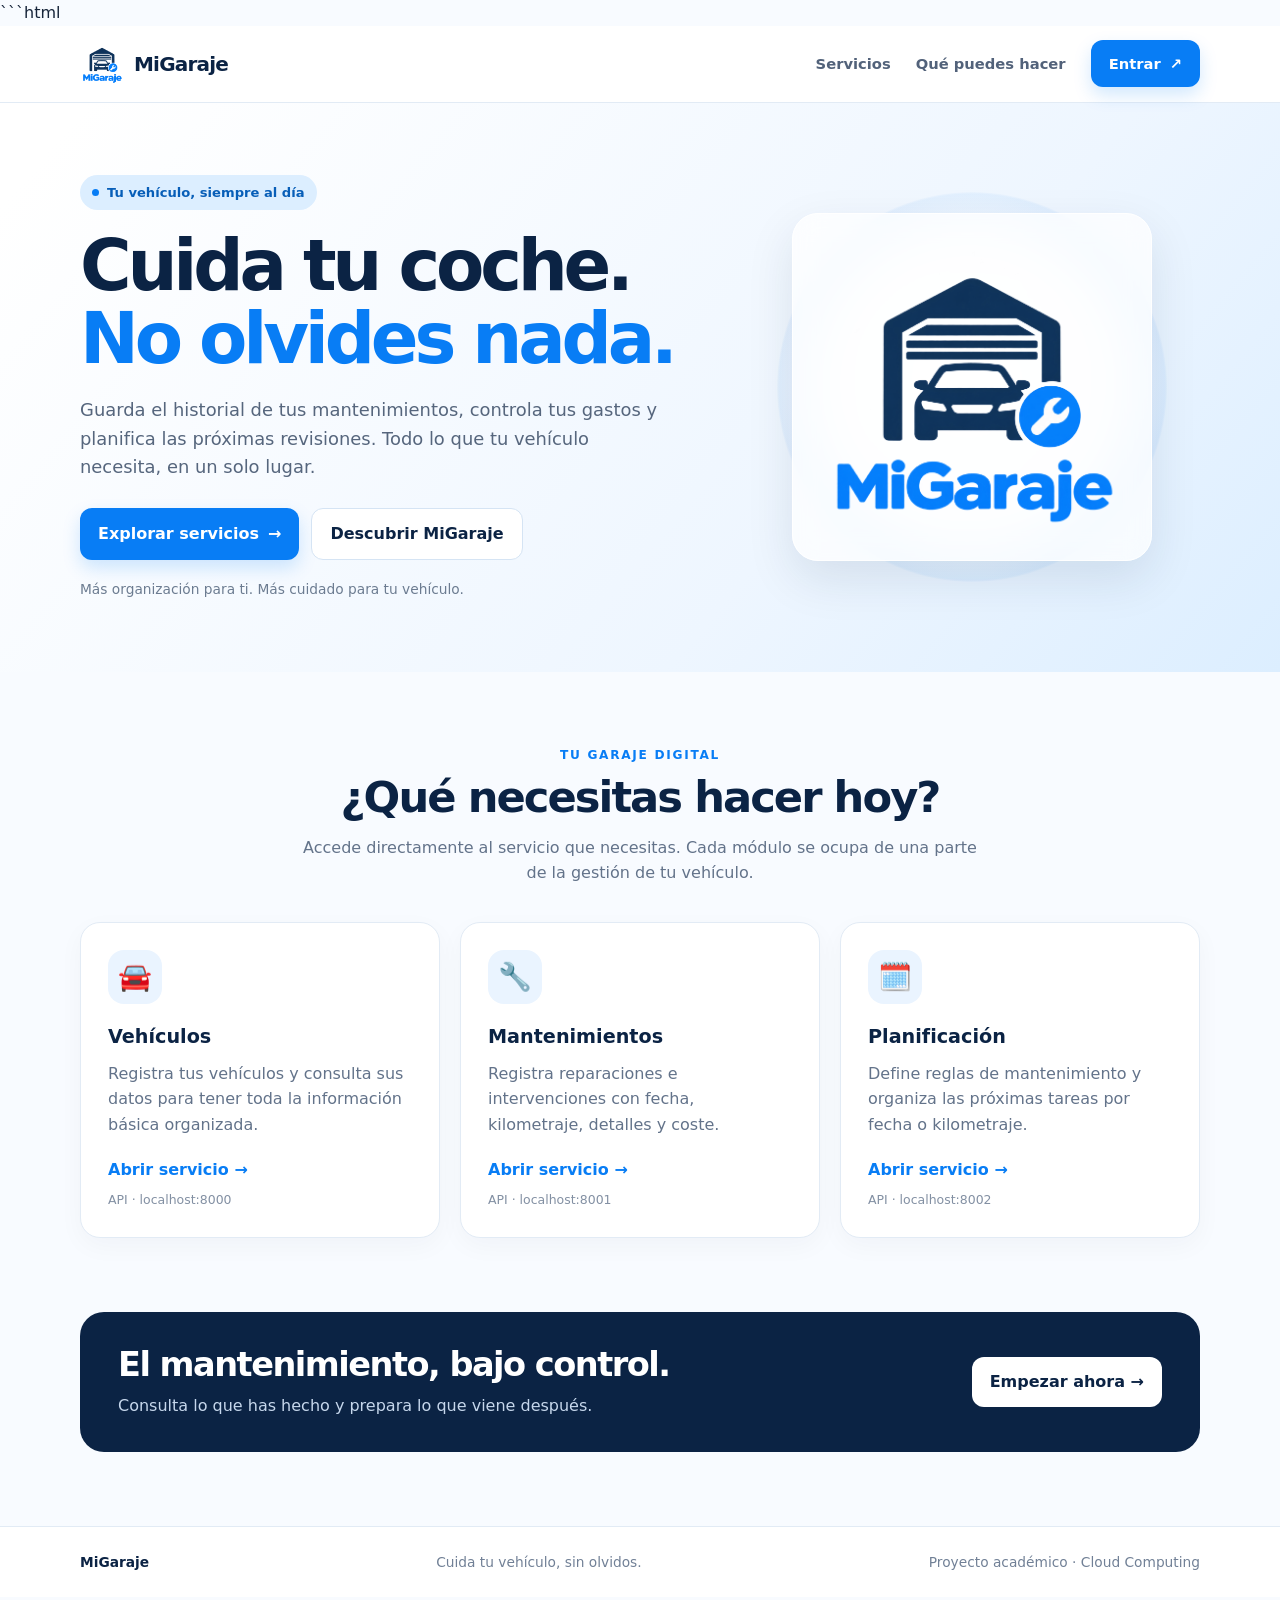
==== frontend/index.html @ 34bdb092 "style: add index.html" ====
```html
<!DOCTYPE html>
<html lang="es">
<head>
    <meta charset="UTF-8">
    <meta name="viewport" content="width=device-width, initial-scale=1.0">
    <meta
        name="description"
        content="MiGaraje: historial y planificación del mantenimiento de tus vehículos"
    >

    <title>MiGaraje | Tu vehículo, siempre al día</title>

    <link rel="stylesheet" href="css/style.css">
</head>

<body>
    <!-- Cabecera y navegación -->
    <header>
        <div class="wrap nav">
            <a class="brand" href="#" aria-label="MiGaraje, inicio">
                <img src="MiGaraje.png" alt="Logo de MiGaraje">
                <span>MiGaraje</span>
            </a>

            <nav class="links" aria-label="Navegación principal">
                <a href="#servicios">Servicios</a>
                <a href="#sobre">Qué puedes hacer</a>
                <a class="btn navbtn" href="#servicios">
                    Entrar <span>↗</span>
                </a>
            </nav>
        </div>
    </header>

    <main>
        <!-- Presentación principal -->
        <section class="hero">
            <div class="wrap hero-grid">
                <div>
                    <div class="pill">
                        <span class="dot"></span>
                        Tu vehículo, siempre al día
                    </div>

                    <h1>
                        Cuida tu coche.<br>
                        <em>No olvides nada.</em>
                    </h1>

                    <p>
                        Guarda el historial de tus mantenimientos, controla
                        tus gastos y planifica las próximas revisiones.
                        Todo lo que tu vehículo necesita, en un solo lugar.
                    </p>

                    <div class="actions">
                        <a class="btn" href="#servicios">
                            Explorar servicios <span>→</span>
                        </a>

                        <a class="btn light" href="#sobre">
                            Descubrir MiGaraje
                        </a>
                    </div>

                    <div class="note">
                        Más organización para ti. Más cuidado para tu vehículo.
                    </div>
                </div>

                <!-- Logotipo destacado -->
                <div class="logo-stage">
                    <div class="halo"></div>

                    <div class="logo-card">
                        <img
                            src="MiGaraje.png"
                            alt="Logotipo de MiGaraje: garaje, coche y llave inglesa"
                        >
                    </div>
                </div>
            </div>
        </section>

        <!-- Acceso a los microservicios -->
        <section class="section" id="servicios">
            <div class="wrap">
                <div class="heading">
                    <div class="kicker">Tu garaje digital</div>

                    <h2>¿Qué necesitas hacer hoy?</h2>

                    <p>
                        Accede directamente al servicio que necesitas.
                        Cada módulo se ocupa de una parte de la gestión
                        de tu vehículo.
                    </p>
                </div>

                <div class="cards">
                    <!-- Servicio de vehículos -->
                    <article class="card">
                        <div class="ico" aria-hidden="true">🚘</div>

                        <h3>Vehículos</h3>

                        <p>
                            Registra tus vehículos y consulta sus datos
                            para tener toda la información básica organizada.
                        </p>

                        <a
                            class="card-link"
                            href="http://localhost:8000/docs"
                            target="_blank"
                            rel="noopener noreferrer"
                        >
                            Abrir servicio →
                        </a>

                        <span class="url">API · localhost:8000</span>
                    </article>

                    <!-- Servicio de mantenimientos -->
                    <article class="card">
                        <div class="ico" aria-hidden="true">🔧</div>

                        <h3>Mantenimientos</h3>

                        <p>
                            Registra reparaciones e intervenciones con fecha,
                            kilometraje, detalles y coste.
                        </p>

                        <a
                            class="card-link"
                            href="http://localhost:8001/docs"
                            target="_blank"
                            rel="noopener noreferrer"
                        >
                            Abrir servicio →
                        </a>

                        <span class="url">API · localhost:8001</span>
                    </article>

                    <!-- Servicio de planificación -->
                    <article class="card">
                        <div class="ico" aria-hidden="true">🗓️</div>

                        <h3>Planificación</h3>

                        <p>
                            Define reglas de mantenimiento y organiza
                            las próximas tareas por fecha o kilometraje.
                        </p>

                        <a
                            class="card-link"
                            href="http://localhost:8002/docs"
                            target="_blank"
                            rel="noopener noreferrer"
                        >
                            Abrir servicio →
                        </a>

                        <span class="url">API · localhost:8002</span>
                    </article>
                </div>
            </div>
        </section>

        <!-- Llamada a la acción -->
        <section class="band" id="sobre">
            <div class="wrap">
                <div class="band-inner">
                    <div>
                        <h2>El mantenimiento, bajo control.</h2>

                        <p>
                            Consulta lo que has hecho y prepara lo que viene
                            después.
                        </p>
                    </div>

                    <a class="btn" href="#servicios">
                        Empezar ahora →
                    </a>
                </div>
            </div>
        </section>
    </main>

    <!-- Pie de página -->
    <footer>
        <div class="wrap foot">
            <strong>MiGaraje</strong>

            <span>Cuida tu vehículo, sin olvidos.</span>

            <span>Proyecto académico · Cloud Computing</span>
        </div>
    </footer>
</body>
</html>
```
---- frontend/css/style.css ----
/* ========================================
   1. Variables y estilos generales
   ======================================== */

:root {
    --navy: #0b2344;
    --blue: #087df5;
    --pale: #eaf4ff;
    --ink: #17253a;
    --muted: #63738a;
    --line: #e2ebf5;
}

* {
    box-sizing: border-box;
}

html {
    scroll-behavior: smooth;
}

body {
    margin: 0;
    background: #f8fbff;
    color: var(--ink);
    font-family: Inter, system-ui, -apple-system, "Segoe UI", sans-serif;
    line-height: 1.6;
}

a {
    color: inherit;
    text-decoration: none;
}

.wrap {
    width: min(1120px, calc(100% - 40px));
    margin: auto;
}


/* ========================================
   2. Cabecera y navegación
   ======================================== */

header {
    position: sticky;
    top: 0;
    z-index: 5;
    background: #ffffffed;
    backdrop-filter: blur(12px);
    border-bottom: 1px solid var(--line);
}

.nav {
    height: 76px;
    display: flex;
    align-items: center;
    justify-content: space-between;
    gap: 20px;
}

.brand {
    display: flex;
    align-items: center;
    gap: 10px;
    color: var(--navy);
    font-weight: 850;
    font-size: 1.25rem;
    letter-spacing: -0.04em;
}

.brand img {
    width: 44px;
    height: 44px;
    object-fit: contain;
}

.links {
    display: flex;
    align-items: center;
    gap: 25px;
    font-size: 0.92rem;
    font-weight: 650;
    color: #52627a;
}

.links a:hover {
    color: var(--blue);
}


/* ========================================
   3. Botones
   ======================================== */

.btn {
    display: inline-flex;
    align-items: center;
    justify-content: center;
    gap: 9px;
    padding: 12px 18px;
    border-radius: 12px;
    background: var(--blue);
    color: white;
    font-weight: 800;
    box-shadow: 0 8px 18px #087df52e;
    transition: 0.2s;
}

.btn:hover {
    background: #0069dc;
    transform: translateY(-2px);
}

.btn.light {
    background: white;
    color: var(--navy);
    border: 1px solid #d5e4f4;
    box-shadow: none;
}


/* ========================================
   4. Sección principal (Hero)
   ======================================== */

.hero {
    padding: 72px 0;
    background: linear-gradient(
        130deg,
        #fff 5%,
        #eef6ff 65%,
        #dceeff
    );
    overflow: hidden;
}

.hero-grid {
    display: grid;
    grid-template-columns: 1.15fr 0.85fr;
    align-items: center;
    gap: 48px;
}

.pill {
    display: inline-flex;
    align-items: center;
    gap: 8px;
    padding: 7px 12px;
    background: #dceeff;
    border-radius: 99px;
    color: #075eb8;
    font-size: 0.82rem;
    font-weight: 800;
}

.dot {
    width: 7px;
    height: 7px;
    background: var(--blue);
    border-radius: 50%;
}

h1 {
    font-size: clamp(2.7rem, 5.5vw, 4.6rem);
    line-height: 1.04;
    letter-spacing: -0.06em;
    color: var(--navy);
    margin: 20px 0;
}

h1 em {
    color: var(--blue);
    font-style: normal;
}

.hero p {
    max-width: 590px;
    color: #56667d;
    font-size: 1.12rem;
    margin: 0 0 26px;
}

.actions {
    display: flex;
    gap: 12px;
    flex-wrap: wrap;
}

.note {
    color: #6c7c91;
    font-size: 0.86rem;
    margin-top: 18px;
}


/* ========================================
   5. Logotipo destacado
   ======================================== */

.logo-stage {
    min-height: 350px;
    display: grid;
    place-items: center;
    position: relative;
}

.halo {
    position: absolute;
    width: min(100%, 390px);
    aspect-ratio: 1;
    border-radius: 50%;
    background: radial-gradient(
        circle,
        #fff 0%,
        #ffffffb3 48%,
        #087df510 70%,
        transparent 71%
    );
}

.logo-card {
    position: relative;
    width: min(100%, 360px);
    padding: 22px;
    background: #ffffffb8;
    border: 1px solid white;
    border-radius: 26px;
    box-shadow: 0 18px 48px #0b23441a;
    backdrop-filter: blur(12px);
}

.logo-card img {
    display: block;
    width: 100%;
    height: auto;
    border-radius: 14px;
}


/* ========================================
   6. Secciones y encabezados
   ======================================== */

.section {
    padding: 74px 0;
}

.heading {
    text-align: center;
    max-width: 680px;
    margin: 0 auto 36px;
}

.kicker {
    color: var(--blue);
    font-size: 0.76rem;
    font-weight: 850;
    letter-spacing: 0.14em;
    text-transform: uppercase;
}

h2 {
    color: var(--navy);
    font-size: clamp(1.9rem, 3.5vw, 2.7rem);
    line-height: 1.15;
    letter-spacing: -0.045em;
    margin: 8px 0 12px;
}

.heading p {
    color: var(--muted);
    margin: 0;
}


/* ========================================
   7. Tarjetas de servicios
   ======================================== */

.cards {
    display: grid;
    grid-template-columns: repeat(3, 1fr);
    gap: 20px;
}

.card {
    display: flex;
    flex-direction: column;
    align-items: flex-start;
    padding: 27px;
    border: 1px solid var(--line);
    border-radius: 20px;
    background: white;
    box-shadow: 0 8px 26px #0b234409;
    transition: 0.2s;
}

.card:hover {
    transform: translateY(-5px);
    border-color: #b9d9ff;
    box-shadow: 0 18px 48px #0b23441a;
}

.ico {
    display: grid;
    place-items: center;
    width: 54px;
    height: 54px;
    border-radius: 16px;
    margin-bottom: 18px;
    color: var(--blue);
    background: var(--pale);
    font-size: 1.7rem;
}

.card h3 {
    color: var(--navy);
    margin: 0 0 8px;
    font-size: 1.2rem;
}

.card p {
    flex: 1;
    color: var(--muted);
    margin: 0 0 20px;
}

.card-link {
    color: var(--blue);
    font-weight: 850;
}

.card-link:hover {
    letter-spacing: 0.01em;
}

.url {
    display: block;
    margin-top: 7px;
    color: #8390a3;
    font-size: 0.78rem;
    overflow-wrap: anywhere;
}


/* ========================================
   8. Franja informativa
   ======================================== */

.band {
    padding: 0 0 74px;
}

.band-inner {
    display: flex;
    align-items: center;
    justify-content: space-between;
    gap: 25px;
    padding: 34px 38px;
    border-radius: 24px;
    background: var(--navy);
    color: white;
}

.band h2 {
    color: white;
    margin: 0 0 8px;
    font-size: clamp(1.5rem, 3vw, 2.1rem);
}

.band p {
    margin: 0;
    color: #c6d7ec;
}

.band .btn {
    background: white;
    color: var(--navy);
    box-shadow: none;
}


/* ========================================
   9. Pie de página
   ======================================== */

footer {
    padding: 24px 0;
    border-top: 1px solid var(--line);
    background: white;
    color: #718096;
    font-size: 0.86rem;
}

.foot {
    display: flex;
    justify-content: space-between;
    gap: 16px;
    flex-wrap: wrap;
}

.foot strong {
    color: var(--navy);
}


/* ========================================
   10. Adaptación para tablets
   ======================================== */

@media (max-width: 800px) {
    .hero {
        padding: 52px 0;
    }

    .hero-grid {
        grid-template-columns: 1fr;
        gap: 20px;
    }

    .logo-stage {
        min-height: 260px;
    }

    .logo-card {
        width: min(75%, 300px);
    }

    .cards {
        grid-template-columns: 1fr;
    }

    .band-inner {
        align-items: flex-start;
        flex-direction: column;
    }
}


/* ========================================
   11. Adaptación para móviles
   ======================================== */

@media (max-width: 520px) {
    .wrap {
        width: calc(100% - 28px);
    }

    .nav {
        height: 66px;
    }

    .links {
        gap: 12px;
    }

    .links > a:not(.navbtn) {
        display: none;
    }

    .brand img {
        width: 38px;
        height: 38px;
    }

    .actions .btn {
        width: 100%;
    }

    .logo-card {
        width: 82%;
        padding: 14px;
    }

    .card {
        padding: 23px;
    }
}
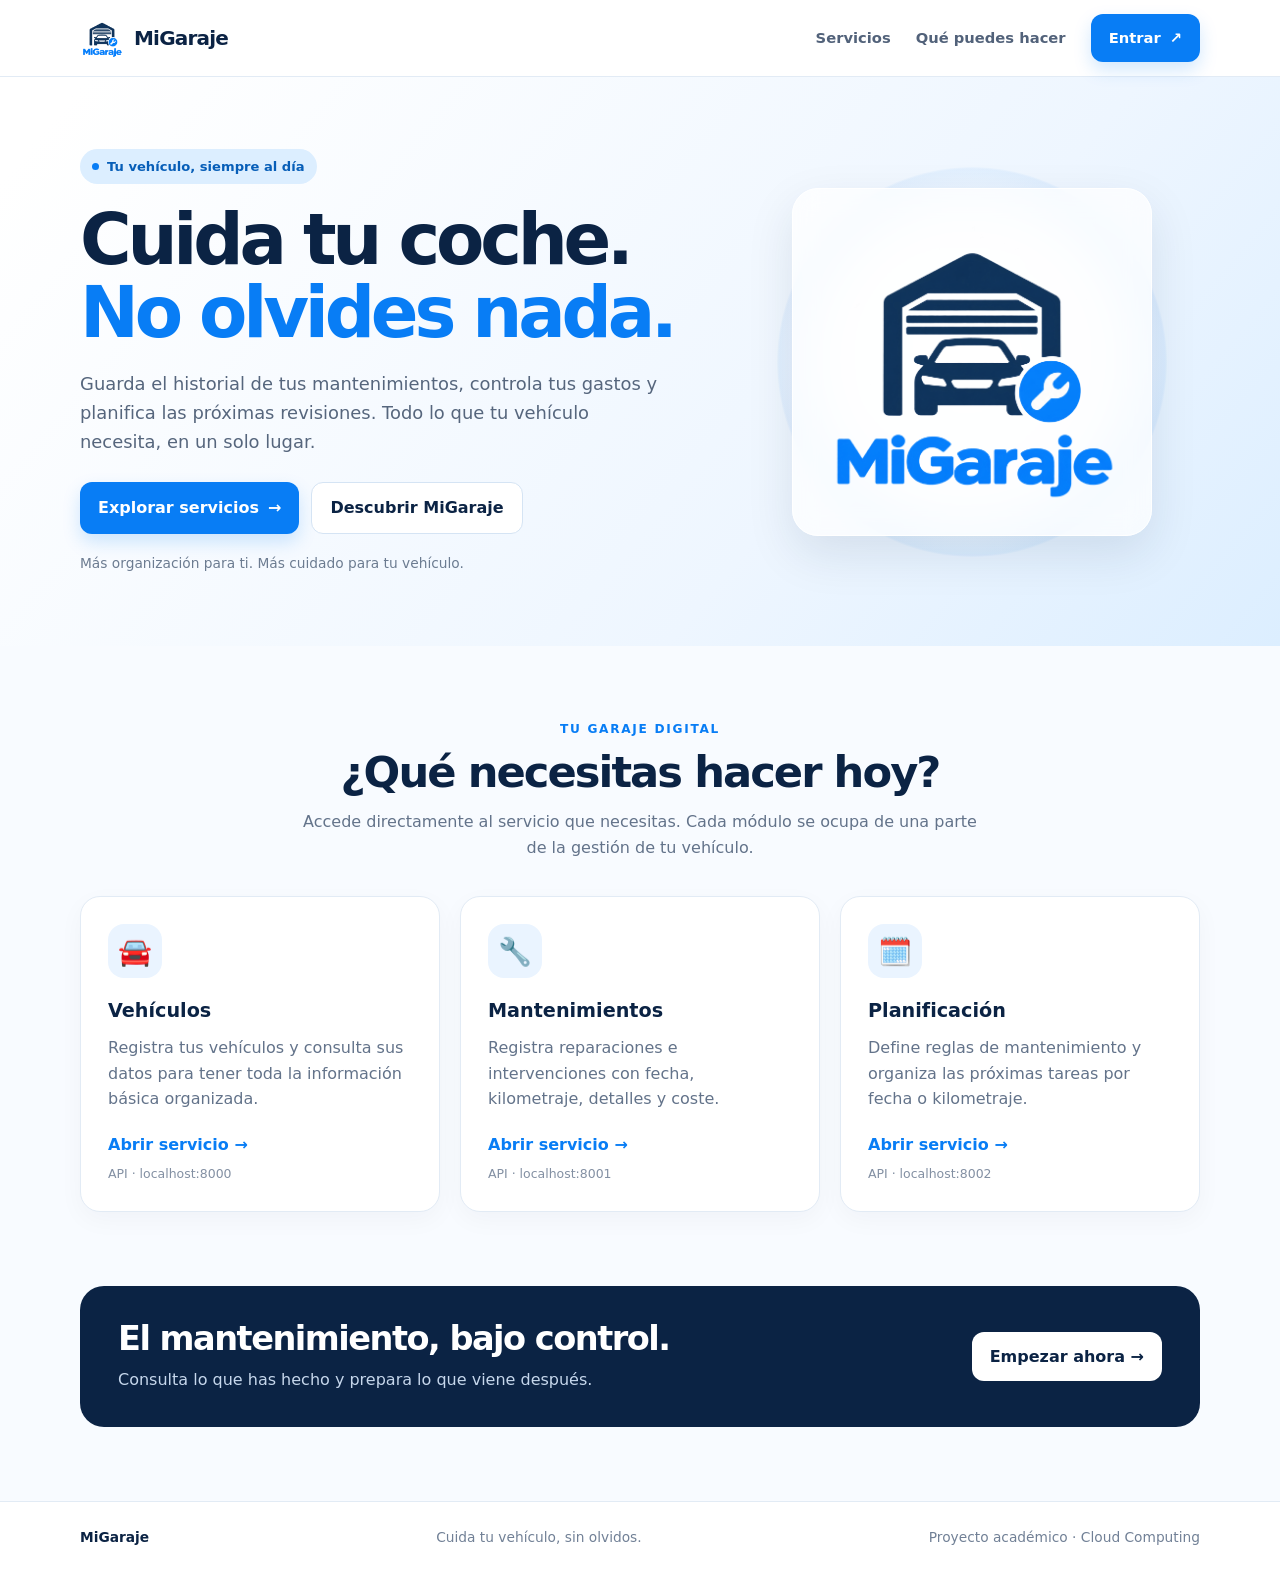
==== commit 76dd81c3: "style: modify index" ====
--- a/frontend/index.html
+++ b/frontend/index.html
@@ -1,4 +1,3 @@
-```html
 <!DOCTYPE html>
 <html lang="es">
 <head>
@@ -203,5 +202,4 @@
         </div>
     </footer>
 </body>
-</html>
-```+</html>
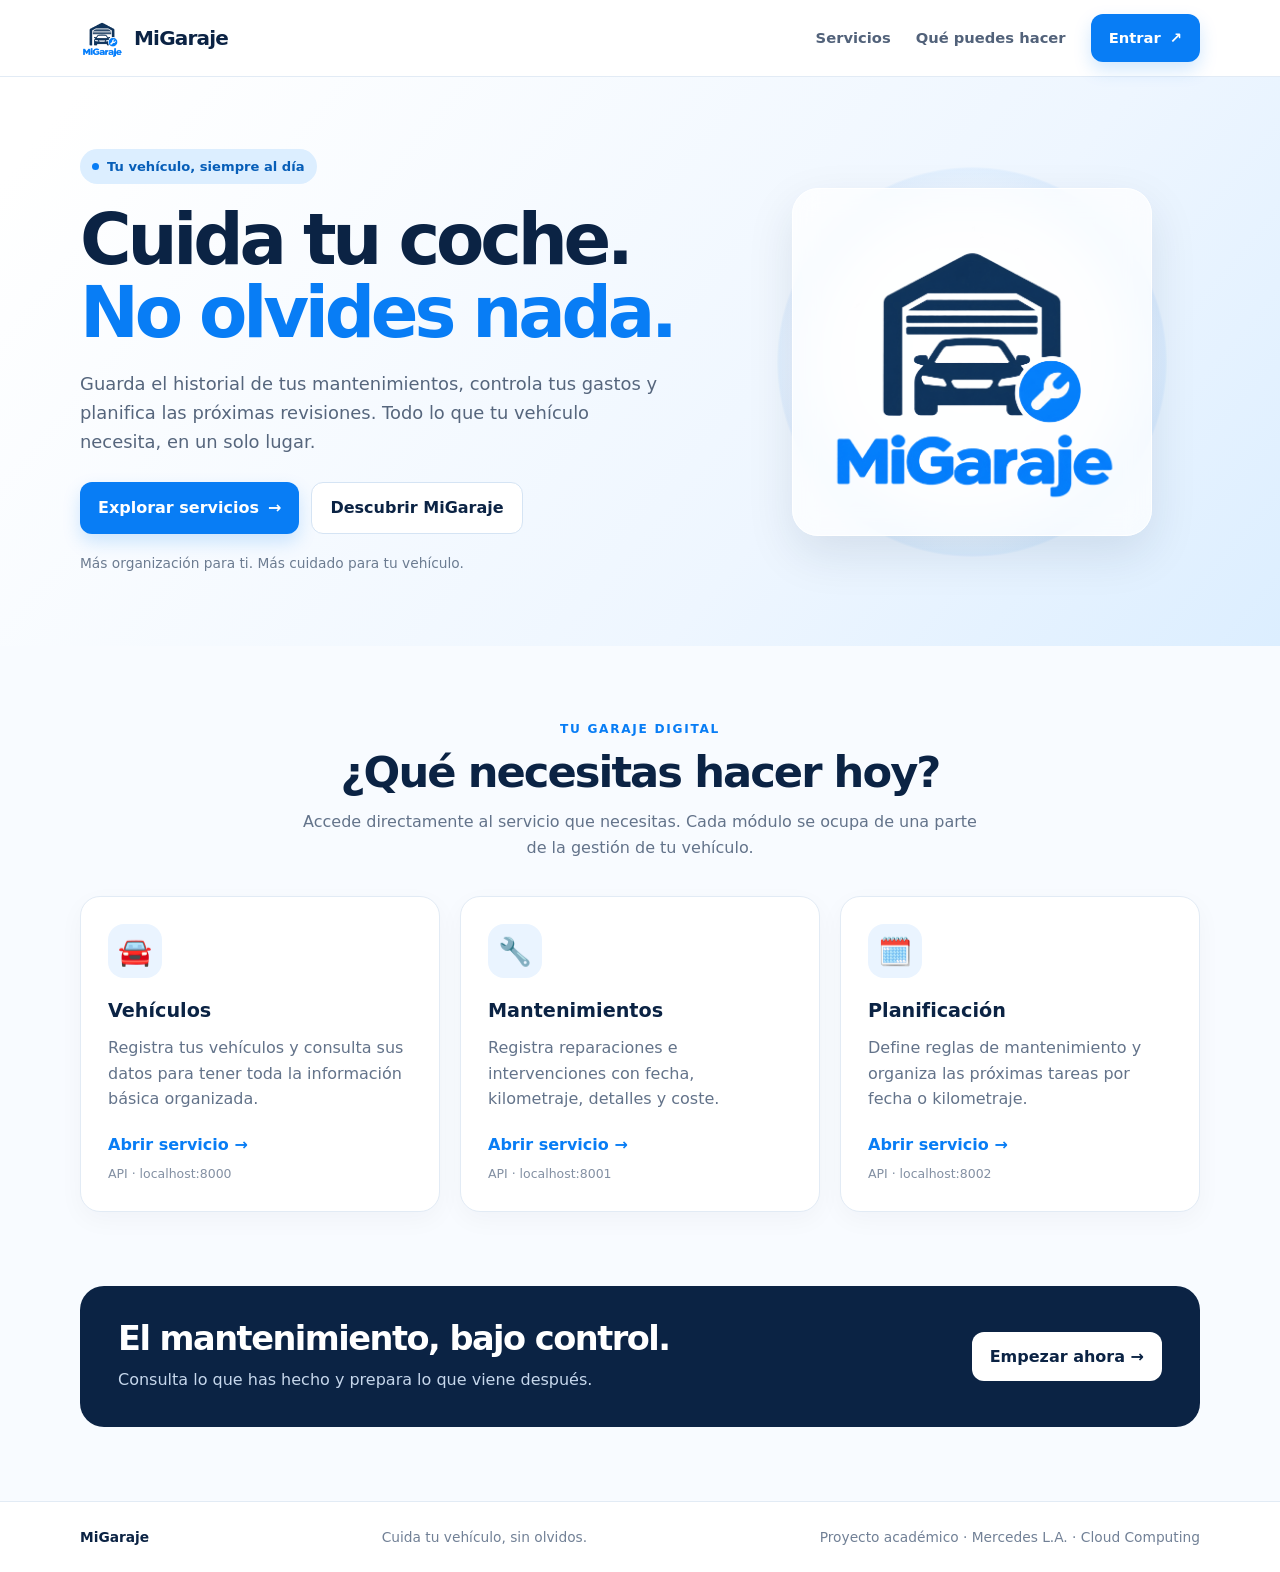
==== commit e18fff9e: "build: optimize production Dockerfiles for backend microservices (#11)" ====
--- a/frontend/index.html
+++ b/frontend/index.html
@@ -198,7 +198,7 @@
 
             <span>Cuida tu vehículo, sin olvidos.</span>
 
-            <span>Proyecto académico · Cloud Computing</span>
+            <span>Proyecto académico · Mercedes L.A. · Cloud Computing</span>
         </div>
     </footer>
 </body>
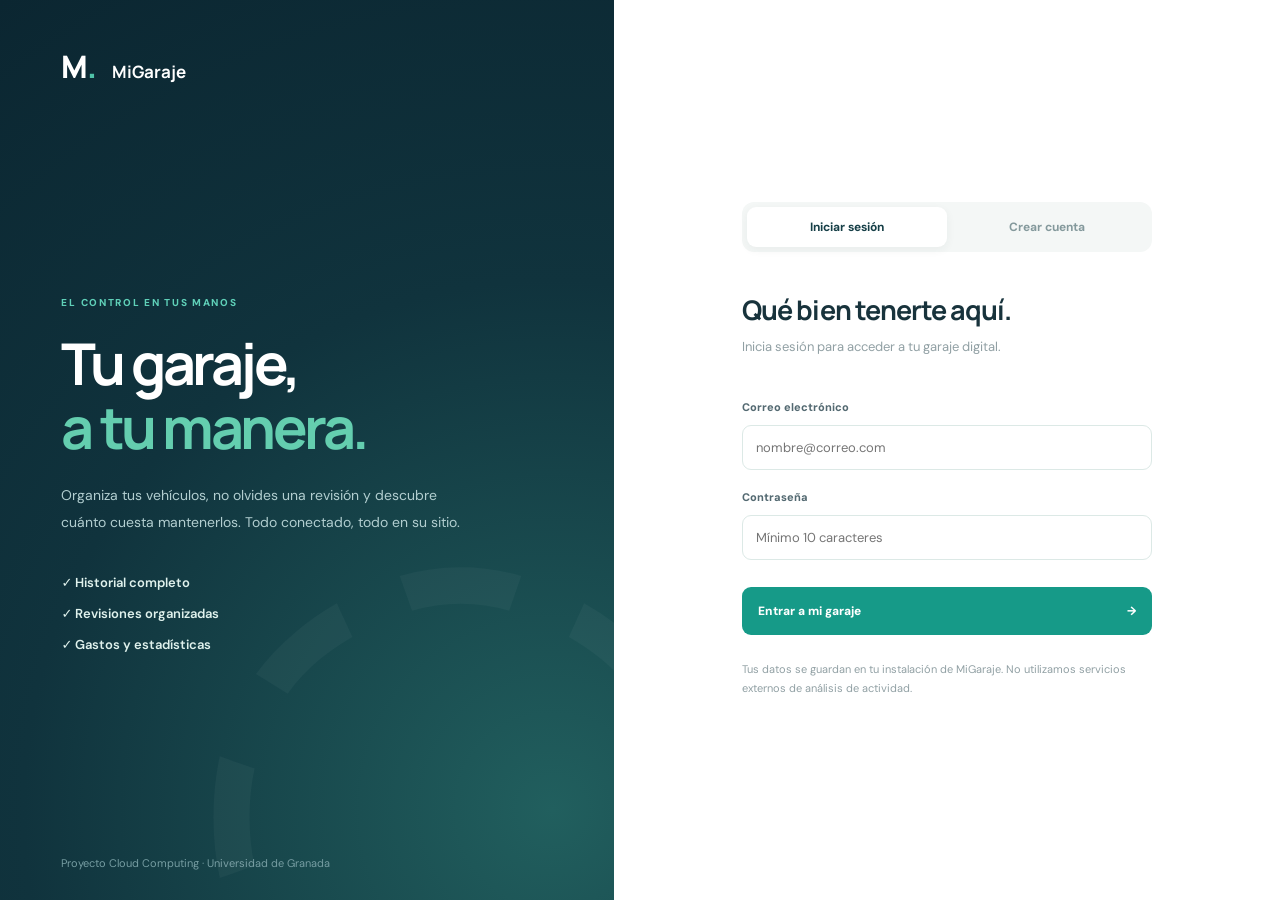
==== commit 70c82286: "update frontend" ====
--- a/frontend/index.html
+++ b/frontend/index.html
@@ -1,205 +1,42 @@
-<!DOCTYPE html>
+<!doctype html>
 <html lang="es">
 <head>
-    <meta charset="UTF-8">
-    <meta name="viewport" content="width=device-width, initial-scale=1.0">
-    <meta
-        name="description"
-        content="MiGaraje: historial y planificación del mantenimiento de tus vehículos"
-    >
-
-    <title>MiGaraje | Tu vehículo, siempre al día</title>
-
-    <link rel="stylesheet" href="css/style.css">
+  <meta charset="utf-8">
+  <meta name="viewport" content="width=device-width, initial-scale=1">
+  <meta name="theme-color" content="#102c35">
+  <meta name="description" content="MiGaraje: gestiona tus vehículos, mantenimientos, avisos y gastos desde una sola aplicación.">
+  <title>MiGaraje · Tu garaje digital</title>
+  <link rel="icon" href="MiGaraje.png" type="image/png">
+  <link rel="stylesheet" href="css/style.css">
+  <script src="js/app.js" defer></script>
 </head>
-
 <body>
-    <!-- Cabecera y navegación -->
-    <header>
-        <div class="wrap nav">
-            <a class="brand" href="#" aria-label="MiGaraje, inicio">
-                <img src="MiGaraje.png" alt="Logo de MiGaraje">
-                <span>MiGaraje</span>
-            </a>
-
-            <nav class="links" aria-label="Navegación principal">
-                <a href="#servicios">Servicios</a>
-                <a href="#sobre">Qué puedes hacer</a>
-                <a class="btn navbtn" href="#servicios">
-                    Entrar <span>↗</span>
-                </a>
-            </nav>
-        </div>
-    </header>
-
-    <main>
-        <!-- Presentación principal -->
-        <section class="hero">
-            <div class="wrap hero-grid">
-                <div>
-                    <div class="pill">
-                        <span class="dot"></span>
-                        Tu vehículo, siempre al día
-                    </div>
-
-                    <h1>
-                        Cuida tu coche.<br>
-                        <em>No olvides nada.</em>
-                    </h1>
-
-                    <p>
-                        Guarda el historial de tus mantenimientos, controla
-                        tus gastos y planifica las próximas revisiones.
-                        Todo lo que tu vehículo necesita, en un solo lugar.
-                    </p>
-
-                    <div class="actions">
-                        <a class="btn" href="#servicios">
-                            Explorar servicios <span>→</span>
-                        </a>
-
-                        <a class="btn light" href="#sobre">
-                            Descubrir MiGaraje
-                        </a>
-                    </div>
-
-                    <div class="note">
-                        Más organización para ti. Más cuidado para tu vehículo.
-                    </div>
-                </div>
-
-                <!-- Logotipo destacado -->
-                <div class="logo-stage">
-                    <div class="halo"></div>
-
-                    <div class="logo-card">
-                        <img
-                            src="MiGaraje.png"
-                            alt="Logotipo de MiGaraje: garaje, coche y llave inglesa"
-                        >
-                    </div>
-                </div>
-            </div>
-        </section>
-
-        <!-- Acceso a los microservicios -->
-        <section class="section" id="servicios">
-            <div class="wrap">
-                <div class="heading">
-                    <div class="kicker">Tu garaje digital</div>
-
-                    <h2>¿Qué necesitas hacer hoy?</h2>
-
-                    <p>
-                        Accede directamente al servicio que necesitas.
-                        Cada módulo se ocupa de una parte de la gestión
-                        de tu vehículo.
-                    </p>
-                </div>
-
-                <div class="cards">
-                    <!-- Servicio de vehículos -->
-                    <article class="card">
-                        <div class="ico" aria-hidden="true">🚘</div>
-
-                        <h3>Vehículos</h3>
-
-                        <p>
-                            Registra tus vehículos y consulta sus datos
-                            para tener toda la información básica organizada.
-                        </p>
-
-                        <a
-                            class="card-link"
-                            href="http://localhost:8000/docs"
-                            target="_blank"
-                            rel="noopener noreferrer"
-                        >
-                            Abrir servicio →
-                        </a>
-
-                        <span class="url">API · localhost:8000</span>
-                    </article>
-
-                    <!-- Servicio de mantenimientos -->
-                    <article class="card">
-                        <div class="ico" aria-hidden="true">🔧</div>
-
-                        <h3>Mantenimientos</h3>
-
-                        <p>
-                            Registra reparaciones e intervenciones con fecha,
-                            kilometraje, detalles y coste.
-                        </p>
-
-                        <a
-                            class="card-link"
-                            href="http://localhost:8001/docs"
-                            target="_blank"
-                            rel="noopener noreferrer"
-                        >
-                            Abrir servicio →
-                        </a>
-
-                        <span class="url">API · localhost:8001</span>
-                    </article>
-
-                    <!-- Servicio de planificación -->
-                    <article class="card">
-                        <div class="ico" aria-hidden="true">🗓️</div>
-
-                        <h3>Planificación</h3>
-
-                        <p>
-                            Define reglas de mantenimiento y organiza
-                            las próximas tareas por fecha o kilometraje.
-                        </p>
-
-                        <a
-                            class="card-link"
-                            href="http://localhost:8002/docs"
-                            target="_blank"
-                            rel="noopener noreferrer"
-                        >
-                            Abrir servicio →
-                        </a>
-
-                        <span class="url">API · localhost:8002</span>
-                    </article>
-                </div>
-            </div>
-        </section>
-
-        <!-- Llamada a la acción -->
-        <section class="band" id="sobre">
-            <div class="wrap">
-                <div class="band-inner">
-                    <div>
-                        <h2>El mantenimiento, bajo control.</h2>
-
-                        <p>
-                            Consulta lo que has hecho y prepara lo que viene
-                            después.
-                        </p>
-                    </div>
-
-                    <a class="btn" href="#servicios">
-                        Empezar ahora →
-                    </a>
-                </div>
-            </div>
-        </section>
-    </main>
-
-    <!-- Pie de página -->
-    <footer>
-        <div class="wrap foot">
-            <strong>MiGaraje</strong>
-
-            <span>Cuida tu vehículo, sin olvidos.</span>
-
-            <span>Proyecto académico · Mercedes L.A. · Cloud Computing</span>
-        </div>
-    </footer>
+  <div class="app-shell" id="appShell" hidden>
+    <aside class="sidebar" id="sidebar">
+      <div class="sidebar-top"><a href="#dashboard" class="brand" aria-label="MiGaraje inicio"><span class="brand-icon">M<span class="brand-dot">.</span></span><span>MiGaraje<small>Tu espacio motor</small></span></a><button class="icon-button mobile-close" id="closeMenu" aria-label="Cerrar menú">×</button></div>
+      <div class="nav-caption">ESPACIO PERSONAL</div>
+      <nav class="main-nav" aria-label="Secciones de la aplicación">
+        <button data-view="dashboard" class="nav-item active"><span>◫</span> Resumen</button>
+        <button data-view="vehicles" class="nav-item"><span>🚘</span> Mis vehículos</button>
+        <button data-view="maintenances" class="nav-item"><span>🔧</span> Historial</button>
+        <button data-view="rules" class="nav-item"><span>↻</span> Reglas periódicas</button>
+        <button data-view="tasks" class="nav-item"><span>☑</span> Próximas tareas</button>
+        <button data-view="calendar" class="nav-item"><span>▦</span> Calendario</button>
+        <button data-view="statistics" class="nav-item"><span>▥</span> Estadísticas</button>
+      </nav>
+      <div class="nav-caption spacing">TU CUENTA</div>
+      <nav class="main-nav" aria-label="Cuenta y preferencias">
+        <button data-view="notifications" class="nav-item"><span>♧</span> Notificaciones <b id="navUnread" class="nav-unread" hidden>0</b></button>
+        <button data-view="profile" class="nav-item"><span>◉</span> Mi perfil</button>
+      </nav>
+      <div class="sidebar-bottom"><div class="sidebar-tip"><strong>Un vehículo bien cuidado</strong><p>Empieza registrando un vehículo y sus próximas revisiones.</p></div><div class="sidebar-account"><span class="avatar" id="sideAvatar">U</span><span class="account-name"><b id="sideName">Usuario</b><small id="sideEmail"></small></span><button id="logoutButton" class="icon-button" title="Cerrar sesión" aria-label="Cerrar sesión">↪</button></div></div>
+    </aside>
+    <div class="main-area"><header class="topbar"><button id="menuButton" class="icon-button hamburger" aria-label="Abrir menú">☰</button><div class="breadcrumb">MiGaraje <span>/</span> <strong id="crumb">Resumen</strong></div><div class="top-actions"><span class="top-date" id="today"></span><button class="notification-button" data-view="notifications" aria-label="Ver notificaciones">♧<span id="headerUnread" hidden></span></button><button class="user-chip" data-view="profile"><span id="topAvatar" class="avatar">U</span><span id="topName">Usuario</span></button></div></header>
+      <main class="content" id="mainContent"><section class="page-heading"><div><div class="eyebrow" id="viewEyebrow">TU ESPACIO</div><h1 id="viewTitle">Resumen de tu garaje</h1><p id="viewSubtitle">Toda tu información en un solo lugar.</p></div><div class="heading-actions" id="viewActions"></div></section><div id="viewContent" aria-live="polite"></div></main>
+      <footer class="app-footer">MiGaraje · Proyecto Cloud Computing UGR · Mercedes Lorenzo Aragón <span>La información del mantenimiento debe contrastarse con el fabricante.</span></footer>
+    </div>
+  </div>
+  <section class="auth-layout" id="authScreen" aria-label="Acceso a MiGaraje"><div class="auth-promo"><div class="auth-brand">M<span>.</span> <small>MiGaraje</small></div><div class="auth-promo-content"><span class="promo-pill">EL CONTROL EN TUS MANOS</span><h1>Tu garaje,<br><em>a tu manera.</em></h1><p>Organiza tus vehículos, no olvides una revisión y descubre cuánto cuesta mantenerlos. Todo conectado, todo en su sitio.</p><div class="promo-features"><span>✓ Historial completo</span><span>✓ Revisiones organizadas</span><span>✓ Gastos y estadísticas</span></div></div><div class="promo-foot">Proyecto Cloud Computing · Universidad de Granada</div></div><div class="auth-side"><div class="auth-panel"><div class="auth-mobile-brand">M<span>.</span> MiGaraje</div><div class="auth-tabs" role="tablist" aria-label="Acceso"><button id="tabLogin" class="selected" type="button">Iniciar sesión</button><button id="tabRegister" type="button">Crear cuenta</button></div><h2 id="authTitle">Qué bien tenerte aquí.</h2><p id="authSubtitle">Inicia sesión para acceder a tu garaje digital.</p><form id="authForm"><div class="auth-name" id="authNameRow" hidden><label for="authName">Nombre completo</label><input id="authName" name="full_name" placeholder="Tu nombre" minlength="2" autocomplete="name"></div><label for="authEmail">Correo electrónico</label><input id="authEmail" name="email" type="email" placeholder="nombre@correo.com" autocomplete="email" required><label for="authPassword">Contraseña</label><input id="authPassword" name="password" type="password" placeholder="Mínimo 10 caracteres" minlength="10" required autocomplete="current-password"><p class="auth-error" id="authError" role="alert" hidden></p><button class="btn primary auth-submit" id="authSubmit" type="submit">Entrar a mi garaje <span>→</span></button></form><p class="auth-legal">Tus datos se guardan en tu instalación de MiGaraje. No utilizamos servicios externos de análisis de actividad.</p></div></div></section>
+  <div id="modalRoot"></div><div id="toastRoot" class="toast-root" role="status" aria-live="polite"></div>
 </body>
-</html>+</html>
--- a/frontend/css/style.css
+++ b/frontend/css/style.css
@@ -1,479 +1,3 @@
-/* ========================================
-   1. Variables y estilos generales
-   ======================================== */
-
-:root {
-    --navy: #0b2344;
-    --blue: #087df5;
-    --pale: #eaf4ff;
-    --ink: #17253a;
-    --muted: #63738a;
-    --line: #e2ebf5;
-}
-
-* {
-    box-sizing: border-box;
-}
-
-html {
-    scroll-behavior: smooth;
-}
-
-body {
-    margin: 0;
-    background: #f8fbff;
-    color: var(--ink);
-    font-family: Inter, system-ui, -apple-system, "Segoe UI", sans-serif;
-    line-height: 1.6;
-}
-
-a {
-    color: inherit;
-    text-decoration: none;
-}
-
-.wrap {
-    width: min(1120px, calc(100% - 40px));
-    margin: auto;
-}
-
-
-/* ========================================
-   2. Cabecera y navegación
-   ======================================== */
-
-header {
-    position: sticky;
-    top: 0;
-    z-index: 5;
-    background: #ffffffed;
-    backdrop-filter: blur(12px);
-    border-bottom: 1px solid var(--line);
-}
-
-.nav {
-    height: 76px;
-    display: flex;
-    align-items: center;
-    justify-content: space-between;
-    gap: 20px;
-}
-
-.brand {
-    display: flex;
-    align-items: center;
-    gap: 10px;
-    color: var(--navy);
-    font-weight: 850;
-    font-size: 1.25rem;
-    letter-spacing: -0.04em;
-}
-
-.brand img {
-    width: 44px;
-    height: 44px;
-    object-fit: contain;
-}
-
-.links {
-    display: flex;
-    align-items: center;
-    gap: 25px;
-    font-size: 0.92rem;
-    font-weight: 650;
-    color: #52627a;
-}
-
-.links a:hover {
-    color: var(--blue);
-}
-
-
-/* ========================================
-   3. Botones
-   ======================================== */
-
-.btn {
-    display: inline-flex;
-    align-items: center;
-    justify-content: center;
-    gap: 9px;
-    padding: 12px 18px;
-    border-radius: 12px;
-    background: var(--blue);
-    color: white;
-    font-weight: 800;
-    box-shadow: 0 8px 18px #087df52e;
-    transition: 0.2s;
-}
-
-.btn:hover {
-    background: #0069dc;
-    transform: translateY(-2px);
-}
-
-.btn.light {
-    background: white;
-    color: var(--navy);
-    border: 1px solid #d5e4f4;
-    box-shadow: none;
-}
-
-
-/* ========================================
-   4. Sección principal (Hero)
-   ======================================== */
-
-.hero {
-    padding: 72px 0;
-    background: linear-gradient(
-        130deg,
-        #fff 5%,
-        #eef6ff 65%,
-        #dceeff
-    );
-    overflow: hidden;
-}
-
-.hero-grid {
-    display: grid;
-    grid-template-columns: 1.15fr 0.85fr;
-    align-items: center;
-    gap: 48px;
-}
-
-.pill {
-    display: inline-flex;
-    align-items: center;
-    gap: 8px;
-    padding: 7px 12px;
-    background: #dceeff;
-    border-radius: 99px;
-    color: #075eb8;
-    font-size: 0.82rem;
-    font-weight: 800;
-}
-
-.dot {
-    width: 7px;
-    height: 7px;
-    background: var(--blue);
-    border-radius: 50%;
-}
-
-h1 {
-    font-size: clamp(2.7rem, 5.5vw, 4.6rem);
-    line-height: 1.04;
-    letter-spacing: -0.06em;
-    color: var(--navy);
-    margin: 20px 0;
-}
-
-h1 em {
-    color: var(--blue);
-    font-style: normal;
-}
-
-.hero p {
-    max-width: 590px;
-    color: #56667d;
-    font-size: 1.12rem;
-    margin: 0 0 26px;
-}
-
-.actions {
-    display: flex;
-    gap: 12px;
-    flex-wrap: wrap;
-}
-
-.note {
-    color: #6c7c91;
-    font-size: 0.86rem;
-    margin-top: 18px;
-}
-
-
-/* ========================================
-   5. Logotipo destacado
-   ======================================== */
-
-.logo-stage {
-    min-height: 350px;
-    display: grid;
-    place-items: center;
-    position: relative;
-}
-
-.halo {
-    position: absolute;
-    width: min(100%, 390px);
-    aspect-ratio: 1;
-    border-radius: 50%;
-    background: radial-gradient(
-        circle,
-        #fff 0%,
-        #ffffffb3 48%,
-        #087df510 70%,
-        transparent 71%
-    );
-}
-
-.logo-card {
-    position: relative;
-    width: min(100%, 360px);
-    padding: 22px;
-    background: #ffffffb8;
-    border: 1px solid white;
-    border-radius: 26px;
-    box-shadow: 0 18px 48px #0b23441a;
-    backdrop-filter: blur(12px);
-}
-
-.logo-card img {
-    display: block;
-    width: 100%;
-    height: auto;
-    border-radius: 14px;
-}
-
-
-/* ========================================
-   6. Secciones y encabezados
-   ======================================== */
-
-.section {
-    padding: 74px 0;
-}
-
-.heading {
-    text-align: center;
-    max-width: 680px;
-    margin: 0 auto 36px;
-}
-
-.kicker {
-    color: var(--blue);
-    font-size: 0.76rem;
-    font-weight: 850;
-    letter-spacing: 0.14em;
-    text-transform: uppercase;
-}
-
-h2 {
-    color: var(--navy);
-    font-size: clamp(1.9rem, 3.5vw, 2.7rem);
-    line-height: 1.15;
-    letter-spacing: -0.045em;
-    margin: 8px 0 12px;
-}
-
-.heading p {
-    color: var(--muted);
-    margin: 0;
-}
-
-
-/* ========================================
-   7. Tarjetas de servicios
-   ======================================== */
-
-.cards {
-    display: grid;
-    grid-template-columns: repeat(3, 1fr);
-    gap: 20px;
-}
-
-.card {
-    display: flex;
-    flex-direction: column;
-    align-items: flex-start;
-    padding: 27px;
-    border: 1px solid var(--line);
-    border-radius: 20px;
-    background: white;
-    box-shadow: 0 8px 26px #0b234409;
-    transition: 0.2s;
-}
-
-.card:hover {
-    transform: translateY(-5px);
-    border-color: #b9d9ff;
-    box-shadow: 0 18px 48px #0b23441a;
-}
-
-.ico {
-    display: grid;
-    place-items: center;
-    width: 54px;
-    height: 54px;
-    border-radius: 16px;
-    margin-bottom: 18px;
-    color: var(--blue);
-    background: var(--pale);
-    font-size: 1.7rem;
-}
-
-.card h3 {
-    color: var(--navy);
-    margin: 0 0 8px;
-    font-size: 1.2rem;
-}
-
-.card p {
-    flex: 1;
-    color: var(--muted);
-    margin: 0 0 20px;
-}
-
-.card-link {
-    color: var(--blue);
-    font-weight: 850;
-}
-
-.card-link:hover {
-    letter-spacing: 0.01em;
-}
-
-.url {
-    display: block;
-    margin-top: 7px;
-    color: #8390a3;
-    font-size: 0.78rem;
-    overflow-wrap: anywhere;
-}
-
-
-/* ========================================
-   8. Franja informativa
-   ======================================== */
-
-.band {
-    padding: 0 0 74px;
-}
-
-.band-inner {
-    display: flex;
-    align-items: center;
-    justify-content: space-between;
-    gap: 25px;
-    padding: 34px 38px;
-    border-radius: 24px;
-    background: var(--navy);
-    color: white;
-}
-
-.band h2 {
-    color: white;
-    margin: 0 0 8px;
-    font-size: clamp(1.5rem, 3vw, 2.1rem);
-}
-
-.band p {
-    margin: 0;
-    color: #c6d7ec;
-}
-
-.band .btn {
-    background: white;
-    color: var(--navy);
-    box-shadow: none;
-}
-
-
-/* ========================================
-   9. Pie de página
-   ======================================== */
-
-footer {
-    padding: 24px 0;
-    border-top: 1px solid var(--line);
-    background: white;
-    color: #718096;
-    font-size: 0.86rem;
-}
-
-.foot {
-    display: flex;
-    justify-content: space-between;
-    gap: 16px;
-    flex-wrap: wrap;
-}
-
-.foot strong {
-    color: var(--navy);
-}
-
-
-/* ========================================
-   10. Adaptación para tablets
-   ======================================== */
-
-@media (max-width: 800px) {
-    .hero {
-        padding: 52px 0;
-    }
-
-    .hero-grid {
-        grid-template-columns: 1fr;
-        gap: 20px;
-    }
-
-    .logo-stage {
-        min-height: 260px;
-    }
-
-    .logo-card {
-        width: min(75%, 300px);
-    }
-
-    .cards {
-        grid-template-columns: 1fr;
-    }
-
-    .band-inner {
-        align-items: flex-start;
-        flex-direction: column;
-    }
-}
-
-
-/* ========================================
-   11. Adaptación para móviles
-   ======================================== */
-
-@media (max-width: 520px) {
-    .wrap {
-        width: calc(100% - 28px);
-    }
-
-    .nav {
-        height: 66px;
-    }
-
-    .links {
-        gap: 12px;
-    }
-
-    .links > a:not(.navbtn) {
-        display: none;
-    }
-
-    .brand img {
-        width: 38px;
-        height: 38px;
-    }
-
-    .actions .btn {
-        width: 100%;
-    }
-
-    .logo-card {
-        width: 82%;
-        padding: 14px;
-    }
-
-    .card {
-        padding: 23px;
-    }
-}+@import url('https://fonts.googleapis.com/css2?family=DM+Sans:wght@400;500;600;700;800&family=Manrope:wght@400;500;600;700;800&display=swap');
+:root{font-family:'DM Sans',system-ui,Arial,sans-serif;color:#18333c;background:#f6f8f7;font-synthesis:none;--navy:#112f39;--navy2:#183e49;--teal:#169a88;--mint:#e4f5f0;--text:#18333c;--muted:#778893;--border:#e6edec;--white:#fff;--shadow:0 12px 30px rgba(22,51,59,.035)}*{box-sizing:border-box}body{margin:0;min-width:320px}button,input,textarea,select{font:inherit}button{cursor:pointer}button:disabled{cursor:not-allowed;opacity:.5}a{color:inherit;text-decoration:none}img{max-width:100%}[hidden]{display:none!important}h1,h2,h3,h4,p{margin-top:0}h1,h2,h3,h4{font-family:Manrope,system-ui,sans-serif;letter-spacing:-.035em}button:focus-visible,a:focus-visible,input:focus-visible,select:focus-visible,textarea:focus-visible{outline:3px solid #72c9b8;outline-offset:2px}.app-shell{display:flex;min-height:100vh}.sidebar{width:257px;background:var(--navy);color:#d9e9ea;flex-shrink:0;min-height:100vh;display:flex;flex-direction:column;padding:26px 15px 16px;position:sticky;top:0;height:100vh;z-index:20}.sidebar-top{display:flex;align-items:center;justify-content:space-between;padding:1px 12px 37px}.brand{display:flex;align-items:center;gap:12px;font-family:Manrope,sans-serif;font-size:19px;font-weight:800;color:#fff}.brand-icon{font-family:Manrope,sans-serif;font-size:34px;font-weight:800;letter-spacing:-.1em;color:#fff}.brand-dot,.auth-brand span,.auth-mobile-brand span{color:#4fc2a8}.brand small{display:block;font:500 10px 'DM Sans',sans-serif;color:#91a9aa;letter-spacing:.08em;margin-top:2px}.nav-caption{font-size:10px;letter-spacing:.15em;font-weight:700;color:#718f97;padding:0 17px 12px}.nav-caption.spacing{padding-top:23px}.main-nav{display:grid;gap:4px}.nav-item{width:100%;border:0;background:transparent;color:#adc2c7;text-align:left;padding:12px 16px;border-radius:10px;display:flex;align-items:center;gap:12px;font-size:13px;font-weight:600;transition:.15s}.nav-item span{width:19px;font-size:16px;text-align:center}.nav-item.active{background:#25525b;color:#f6fffd}.nav-item:hover{background:#1a414b;color:#fff}.nav-unread{margin-left:auto;background:#edb35b;color:#26333a;font-size:10px;padding:1px 7px;border-radius:20px}.sidebar-bottom{margin-top:auto}.sidebar-tip{padding:17px;background:#1b4550;border:1px solid #2a535c;border-radius:12px;margin:14px 4px 24px}.sidebar-tip strong{font-size:12px;color:#fff}.sidebar-tip p{color:#a8c0c3;font-size:11px;line-height:1.6;margin:6px 0 0}.sidebar-account{display:flex;align-items:center;gap:10px;border-top:1px solid #2c4b54;padding:16px 4px 0}.avatar{display:inline-grid;place-items:center;background:#d9f4ed;color:#167c6c;border-radius:50%;width:35px;height:35px;flex-shrink:0;font-size:13px;font-weight:800}.account-name{display:block;min-width:0;flex:1}.account-name b,.account-name small{display:block;overflow:hidden;white-space:nowrap;text-overflow:ellipsis}.account-name b{font-size:12px;color:#fff}.account-name small{font-size:10px;color:#91a9aa;margin-top:2px}.icon-button{border:0;background:transparent;color:inherit;font-size:20px;padding:7px;border-radius:7px}.icon-button:hover{background:#ffffff16}.main-area{flex:1;min-width:0}.topbar{height:75px;background:#fff;display:flex;align-items:center;justify-content:space-between;padding:0 37px;border-bottom:1px solid var(--border);gap:12px}.breadcrumb{font-size:13px;color:#89999f}.breadcrumb span{padding:0 10px;color:#ccd6d6}.breadcrumb strong{color:var(--text)}.top-actions{display:flex;align-items:center;gap:22px}.top-date{color:#778893;font-size:12px}.notification-button{border:1px solid var(--border);border-radius:50%;width:36px;height:36px;background:#fff;position:relative;font-size:21px;color:#4a6871}.notification-button span{position:absolute;right:3px;top:3px;border:2px solid white;background:#eb916c;border-radius:50%;width:10px;height:10px}.user-chip{display:flex;align-items:center;gap:9px;border:0;background:transparent;color:#344e58;font-size:12px;font-weight:700}.user-chip .avatar{width:32px;height:32px}.content{max-width:1450px;margin:0 auto;padding:37px 38px 65px;min-height:calc(100vh - 133px)}.page-heading{display:flex;align-items:flex-start;justify-content:space-between;gap:20px;margin-bottom:27px}.eyebrow{color:var(--teal);font-size:10px;font-weight:800;letter-spacing:.18em;margin-bottom:10px}.page-heading h1{font-size:28px;margin:0 0 6px;line-height:1.26}.page-heading p{font-size:13px;color:var(--muted);margin:0;line-height:1.65}.heading-actions{display:flex;gap:9px;align-items:center;flex-wrap:wrap;justify-content:flex-end}.btn{display:inline-flex;align-items:center;justify-content:center;gap:9px;padding:11px 15px;border-radius:9px;font-size:12px;font-weight:800;border:1px solid transparent;white-space:nowrap}.btn.primary{background:var(--teal);color:white}.btn.primary:hover{background:#0e8476}.btn.outline{background:white;color:#29454c;border-color:#dde9e6}.btn.outline:hover{border-color:#91cabb}.btn.danger{background:#fbebea;color:#bc4646}.btn.tiny{padding:7px 10px;font-size:11px}.btn:disabled{opacity:.55}.stats-grid{display:grid;grid-template-columns:repeat(4,minmax(0,1fr));gap:15px;margin-bottom:23px}.stat-card{background:white;border:1px solid var(--border);border-radius:14px;padding:21px 20px;box-shadow:var(--shadow);min-width:0}.stat-head{display:flex;justify-content:space-between;align-items:center;margin-bottom:18px}.stat-head span:first-child{color:#6d8189;font-size:12px;font-weight:600}.stat-icon{width:33px;height:33px;border-radius:9px;display:grid;place-items:center;background:#e9f7f3;font-size:17px;color:#118774}.stat-card strong{font-family:Manrope,sans-serif;font-size:26px;letter-spacing:-.06em;overflow-wrap:anywhere}.stat-card small{display:block;color:#93a3a8;margin-top:8px;font-size:11px}.layout-2{display:grid;grid-template-columns:minmax(0,1.7fr) minmax(280px,1fr);gap:18px}.panel{border:1px solid var(--border);background:#fff;border-radius:14px;padding:22px;box-shadow:var(--shadow);margin-bottom:18px;min-width:0}.panel-head{display:flex;align-items:start;justify-content:space-between;gap:15px;margin-bottom:20px}.panel h2{font-size:16px;margin-bottom:5px}.panel-sub{color:var(--muted);font-size:12px;margin:0}.panel-link{background:none;color:var(--teal);border:0;font-size:12px;font-weight:800}.welcome-banner{background:linear-gradient(110deg,#163d44,#1d655f 75%,#188f83);color:white;border-radius:15px;padding:28px 31px;display:flex;align-items:center;justify-content:space-between;gap:20px;margin-bottom:21px;overflow:hidden;position:relative}.welcome-banner:after{content:'◉';font-size:230px;color:#ffffff08;position:absolute;right:4%;top:-100px;pointer-events:none}.welcome-banner h2{font-size:22px;margin-bottom:6px}.welcome-banner p{color:#c7dfda;margin:0;font-size:12px;max-width:580px;line-height:1.65}.welcome-banner .btn{position:relative;z-index:1;background:#fff;color:#18564f}.table-wrap{overflow-x:auto}.data-table{border-collapse:collapse;width:100%;font-size:12px;min-width:500px}.data-table th{text-align:left;color:#93a1a8;font-size:10px;text-transform:uppercase;letter-spacing:.07em;background:#f8faf9;padding:12px 12px}.data-table td{padding:14px 12px;border-bottom:1px solid #edf2f1;color:#3a5560;vertical-align:middle}.data-table tr:last-child td{border-bottom:0}.data-table td strong{color:#23404b}.data-table td small{color:#9aa9ad;display:block;margin-top:3px}.badge{display:inline-flex;padding:5px 9px;border-radius:15px;font-size:10px;font-weight:800;background:#eff3f3;color:#657982}.badge.completed{background:#e4f5ed;color:#188568}.badge.upcoming{background:#fff2dd;color:#ac7b28}.badge.overdue{background:#fdeae7;color:#cc5f51}.badge.pending{background:#eef2fa;color:#5878ad}.empty{padding:43px 20px;text-align:center;color:#91a3a7}.empty-icon{display:grid;place-items:center;background:#f1f8f6;width:58px;height:58px;border-radius:18px;font-size:27px;margin:0 auto 15px}.empty strong{display:block;color:#23414c;font-size:14px;margin-bottom:6px}.empty p{font-size:12px;line-height:1.7;max-width:360px;margin:0 auto 17px}.vehicle-grid{display:grid;grid-template-columns:repeat(3,minmax(0,1fr));gap:18px}.vehicle-card{border-radius:14px;background:white;border:1px solid var(--border);padding:23px;position:relative;box-shadow:var(--shadow)}.vehicle-art{height:95px;background:linear-gradient(120deg,#e3f5ef,#f5faf7);border-radius:11px;display:grid;place-items:center;font-size:53px;margin-bottom:19px}.vehicle-card h3{font-size:18px;margin:0 0 5px}.vehicle-card p{color:var(--muted);font-size:12px;margin-bottom:15px}.vehicle-meta{display:flex;flex-wrap:wrap;gap:8px}.vehicle-meta span{border:1px solid var(--border);background:#f9fbfa;padding:5px 9px;border-radius:7px;font-size:11px;color:#59717a}.card-actions{border-top:1px solid var(--border);padding-top:16px;margin-top:17px;display:flex;justify-content:space-between;gap:8px}.toolbar{display:flex;justify-content:space-between;align-items:center;flex-wrap:wrap;gap:10px;margin-bottom:18px}.toolbar input,.toolbar select,.filters select{border:1px solid #dbe7e4;background:#fff;border-radius:9px;padding:10px 12px;color:#37545d;font-size:12px;min-width:175px}.filters{display:flex;gap:9px;flex-wrap:wrap}.muted{color:var(--muted)}.money{font-weight:800;color:#1c5057;font-variant-numeric:tabular-nums}.rows{display:grid;gap:10px}.task-row{border:1px solid var(--border);border-radius:11px;padding:15px;display:flex;gap:14px;align-items:center}.task-check{background:#e6f6f1;color:#178878;display:grid;place-items:center;width:38px;height:38px;border-radius:11px;font-size:19px;flex-shrink:0}.task-main{flex:1;min-width:0}.task-main strong{display:block;font-size:13px;margin-bottom:5px}.task-main small{font-size:11px;color:var(--muted)}.task-actions{display:flex;align-items:center;gap:8px;flex-wrap:wrap}.bars{display:grid;gap:15px}.bar-item>div:first-child{display:flex;justify-content:space-between;font-size:12px;margin-bottom:7px}.bar-item b{font-weight:700}.bar-bg{height:9px;border-radius:15px;background:#eaf2ef;overflow:hidden}.bar-fill{height:100%;border-radius:15px;background:linear-gradient(90deg,#1b9688,#7ccfbb)}.chart-bars{height:212px;display:flex;align-items:end;gap:6px;border-bottom:1px solid #e9f0ee;padding-bottom:20px}.chart-column{flex:1;text-align:center;height:100%;display:flex;align-items:center;flex-direction:column;justify-content:end;min-width:0}.chart-column .value{font-size:9px;color:#729087;margin-bottom:5px;white-space:nowrap}.chart-column .column{background:linear-gradient(0deg,#148f82,#76cbbb);width:72%;max-width:32px;min-height:3px;border-radius:5px 5px 0 0}.chart-column small{font-size:10px;color:#8e9fa4;position:relative;top:24px}.filter-year{width:115px;min-width:auto!important}.calendar-toolbar{display:flex;justify-content:space-between;align-items:center;margin-bottom:18px}.calendar-toolbar button{border:1px solid var(--border);background:white;border-radius:8px;padding:7px 13px}.calendar-grid{display:grid;grid-template-columns:repeat(7,1fr);gap:5px}.cal-head{text-align:center;font-size:11px;color:var(--muted);padding-bottom:8px}.cal-day{min-height:104px;background:#fff;border:1px solid #e4edeb;border-radius:8px;padding:9px;overflow:hidden}.cal-day.outside{background:#f9faf9;color:#b8c5c5}.cal-day.today{border:2px solid #1d9e8b}.cal-day b{font-size:11px}.cal-event{display:block;font-size:10px;margin-top:6px;padding:4px 5px;border-radius:4px;background:#e3f5ed;color:#117d70;white-space:nowrap;overflow:hidden;text-overflow:ellipsis}.cal-event.overdue{background:#fce9e5;color:#b64d49}.notification-row{display:flex;gap:13px;padding:15px;border-bottom:1px solid var(--border)}.notification-row:last-child{border:0}.notification-row.unread{background:#f5fbf9}.notification-row h3{font-size:13px;margin-bottom:5px}.notification-row p{font-size:12px;color:var(--muted);margin:0 0 5px}.notification-row small{font-size:10px;color:#a2aeb1}.notification-ico{width:35px;height:35px;display:grid;place-items:center;background:#e9f6f2;border-radius:10px}.profile-grid{display:grid;grid-template-columns:1fr 1fr;gap:18px}.profile-icon{width:70px;height:70px;font-size:28px}.form-grid{display:grid;grid-template-columns:repeat(2,minmax(0,1fr));gap:14px}.form-field{display:grid;gap:7px;min-width:0}.form-field.span-2{grid-column:span 2}.form-field label,.auth-panel label{font-size:11px;font-weight:800;color:#536971}.form-field input,.form-field select,.form-field textarea,.auth-panel input{width:100%;min-width:0;border:1px solid #dce9e6;background:#fff;border-radius:9px;padding:11px 12px;color:var(--text);font-size:13px;outline:none}.form-field input:focus,.form-field select:focus,.form-field textarea:focus,.auth-panel input:focus{border-color:#51aa9c;box-shadow:0 0 0 3px #58b1a51b}.form-field textarea{min-height:70px;resize:vertical}.form-hint{font-size:11px;color:#8b9ca3}.checkbox-inline{display:flex;align-items:center;gap:10px;font-size:12px;color:#56707a;cursor:pointer}.checkbox-inline input{accent-color:var(--teal)}.modal-backdrop{position:fixed;inset:0;background:#102f38a8;display:grid;place-items:center;z-index:50;padding:20px;overflow:auto}.modal{background:white;max-width:640px;width:100%;border-radius:17px;padding:27px;box-shadow:0 26px 85px #031f295a;max-height:95vh;overflow-y:auto}.modal.large{max-width:750px}.modal-top{display:flex;justify-content:space-between;gap:20px;margin-bottom:20px}.modal-top h2{font-size:20px;margin:0 0 5px}.modal-top p{font-size:12px;color:var(--muted);margin:0}.modal-buttons{display:flex;justify-content:flex-end;gap:10px;margin-top:25px}.toast-root{position:fixed;right:22px;bottom:22px;z-index:100;display:grid;gap:10px}.toast{background:#153d45;color:white;padding:14px 18px;border-radius:11px;box-shadow:0 10px 35px #19353d35;font-size:12px;max-width:350px}.toast.error{background:#8f4342}.app-footer{padding:17px 38px;display:flex;justify-content:space-between;gap:20px;flex-wrap:wrap;border-top:1px solid var(--border);color:#9ba9ad;font-size:10px}.hamburger,.mobile-close{display:none}.auth-layout{min-height:100vh;display:grid;grid-template-columns:48% 52%;background:#fff}.auth-promo{background:radial-gradient(circle at 90% 90%,#215f5e 0%,#10333d 54%,#0b2631 100%);color:white;display:flex;flex-direction:column;justify-content:space-between;padding:45px 10% 30px;position:relative;overflow:hidden}.auth-promo:after{content:'◌';position:absolute;right:-130px;bottom:-190px;font-size:650px;color:#ffffff09;line-height:1;pointer-events:none}.auth-brand{font-family:Manrope,sans-serif;font-size:31px;font-weight:800;letter-spacing:-.06em}.auth-brand small{font-size:17px;margin-left:13px;font-weight:700;letter-spacing:0}.auth-promo-content{position:relative;z-index:1}.promo-pill{font-size:10px;font-weight:800;letter-spacing:.17em;color:#5fd0b8}.auth-promo h1{font-size:clamp(38px,4.5vw,66px);line-height:1.12;letter-spacing:-.06em;margin:20px 0 22px}.auth-promo h1 em{font-style:normal;color:#64ceaf}.auth-promo p{color:#b2ced0;line-height:1.9;font-size:14px;max-width:410px}.promo-features{display:grid;gap:14px;margin-top:39px;color:#e0f2ed;font-size:13px;font-weight:600}.promo-foot{font-size:11px;color:#769da2}.auth-side{display:grid;place-items:center;padding:40px}.auth-panel{max-width:410px;width:100%}.auth-tabs{display:flex;background:#f4f7f6;border-radius:12px;padding:5px;margin-bottom:39px}.auth-tabs button{border:0;background:transparent;flex:1;padding:12px;color:#84999c;border-radius:9px;font-weight:700;font-size:12px}.auth-tabs button.selected{background:white;color:#163f47;box-shadow:0 3px 10px #2137390e}.auth-panel h2{font-size:27px;margin-bottom:9px}.auth-panel>p{font-size:13px;color:#91a0a4;line-height:1.6;margin-bottom:33px}.auth-panel form{display:grid;gap:11px}.auth-panel form input{padding:13px}.auth-panel form label{margin-top:9px}.auth-name{display:grid;gap:8px}.auth-submit{margin-top:16px;width:100%;justify-content:space-between;padding:15px}.auth-legal{font-size:11px!important;margin:25px 0 0!important;line-height:1.7!important}.auth-error{background:#fff1ef;color:#ab4d47;border-radius:8px;padding:10px;font-size:12px}.auth-mobile-brand{display:none}.loading{padding:70px 20px;text-align:center;font-size:13px;color:var(--muted)}.danger-text{color:#b54d47}.summary-note{font-size:12px;line-height:1.65;color:#6c848c}.rule-pill{font-size:10px;display:inline-flex;background:#edf5f2;padding:5px 7px;border-radius:7px;color:#2a796b}.inline-link{background:none;border:0;color:#188c7d;font-size:12px;font-weight:800;padding:0}.progress-ring{width:120px;height:120px;border-radius:50%;background:conic-gradient(#198f84 var(--arc,0%),#edf4f1 0);display:grid;place-items:center;flex-shrink:0}.progress-ring::after{content:attr(data-label);background:white;border-radius:50%;width:84px;height:84px;display:grid;place-items:center;font-size:20px;font-weight:800}.progress-flex{display:flex;align-items:center;gap:27px}.sr-only{position:absolute;width:1px;height:1px;padding:0;margin:-1px;overflow:hidden;clip:rect(0,0,0,0);white-space:nowrap;border:0}
+@media(max-width:1200px){.vehicle-grid{grid-template-columns:repeat(2,minmax(0,1fr))}.stats-grid{grid-template-columns:repeat(2,minmax(0,1fr))}.layout-2{grid-template-columns:1fr}.top-date{display:none}}@media(max-width:850px){.sidebar{position:fixed;transform:translateX(-100%);transition:transform .2s}.sidebar.open{transform:translateX(0);box-shadow:0 10px 30px #001b244b}.hamburger,.mobile-close{display:block}.topbar{padding:0 20px}.content{padding:30px 18px 55px}.auth-layout{grid-template-columns:1fr}.auth-promo{display:none}.auth-mobile-brand{display:block;font-size:24px;font-weight:800;margin-bottom:35px;color:#103640}.auth-side{padding:30px 20px}.app-footer{padding:16px 20px}}@media(max-width:600px){.page-heading{flex-direction:column;gap:15px}.heading-actions{justify-content:flex-start}.stats-grid,.vehicle-grid,.profile-grid{grid-template-columns:1fr}.welcome-banner{flex-direction:column;align-items:flex-start;padding:25px}.top-actions{gap:9px}.user-chip #topName{display:none}.calendar-grid{gap:2px}.cal-day{min-height:66px;padding:5px}.cal-event{font-size:8px;padding:2px}.cal-head{font-size:9px}.form-grid{grid-template-columns:1fr}.form-field.span-2{grid-column:auto}.modal{padding:20px}.task-row{flex-wrap:wrap}.task-actions{width:100%;padding-left:50px}.content{padding-left:13px;padding-right:13px}}
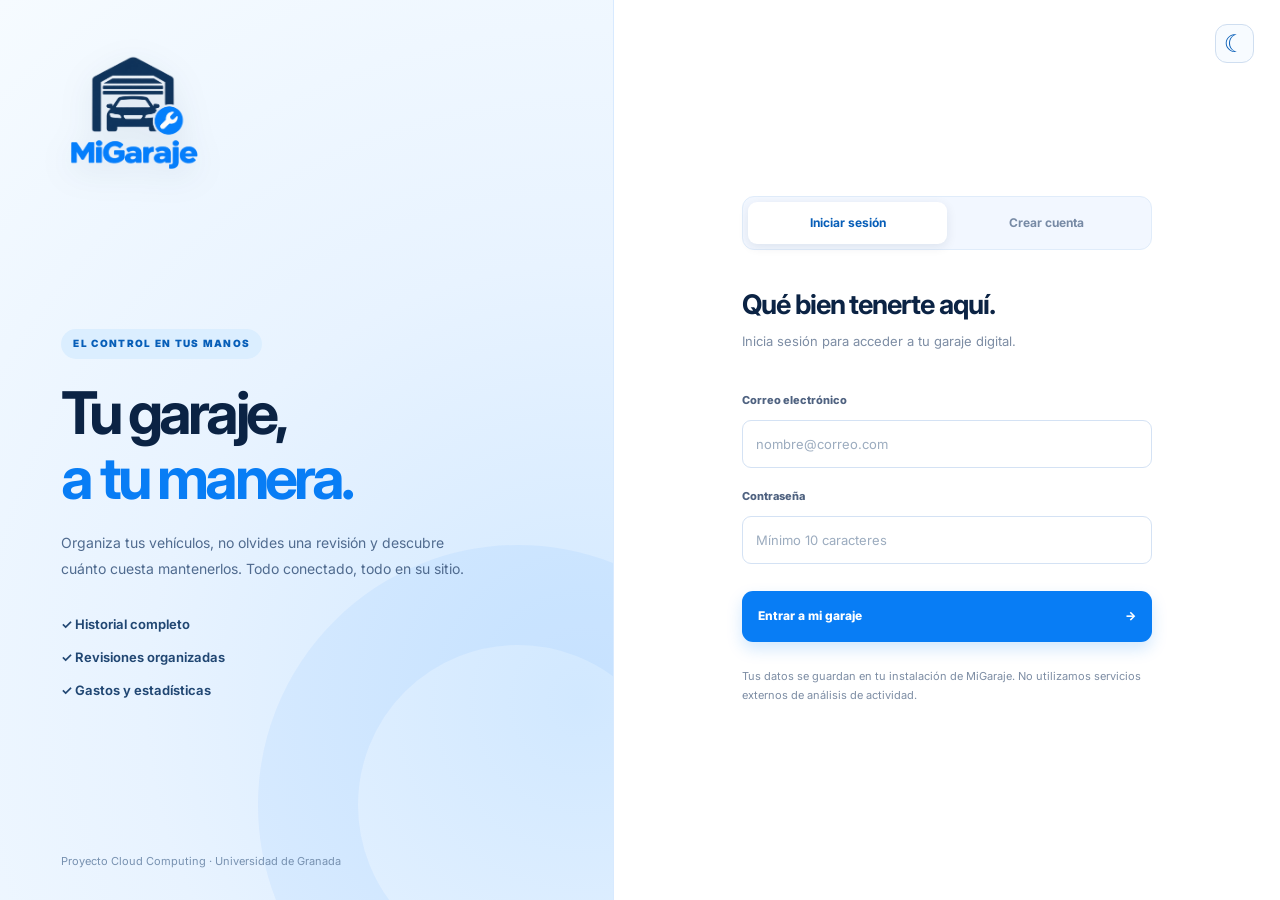
==== commit da6bb8cd: "update frontend and gateway" ====
--- a/frontend/index.html
+++ b/frontend/index.html
@@ -3,17 +3,18 @@
 <head>
   <meta charset="utf-8">
   <meta name="viewport" content="width=device-width, initial-scale=1">
-  <meta name="theme-color" content="#102c35">
+  <meta name="theme-color" content="#087df5">
   <meta name="description" content="MiGaraje: gestiona tus vehículos, mantenimientos, avisos y gastos desde una sola aplicación.">
   <title>MiGaraje · Tu garaje digital</title>
   <link rel="icon" href="MiGaraje.png" type="image/png">
+  <script src="js/theme.js"></script>
   <link rel="stylesheet" href="css/style.css">
   <script src="js/app.js" defer></script>
 </head>
 <body>
   <div class="app-shell" id="appShell" hidden>
     <aside class="sidebar" id="sidebar">
-      <div class="sidebar-top"><a href="#dashboard" class="brand" aria-label="MiGaraje inicio"><span class="brand-icon">M<span class="brand-dot">.</span></span><span>MiGaraje<small>Tu espacio motor</small></span></a><button class="icon-button mobile-close" id="closeMenu" aria-label="Cerrar menú">×</button></div>
+      <div class="sidebar-top"><a href="#dashboard" class="brand" aria-label="MiGaraje inicio"><img src="MiGaraje.png" alt="" class="brand-logo" width="52" height="52"><span class="brand-wordmark">MiGaraje<small>Tu espacio motor</small></span></a><button class="icon-button mobile-close" id="closeMenu" aria-label="Cerrar menú">×</button></div>
       <div class="nav-caption">ESPACIO PERSONAL</div>
       <nav class="main-nav" aria-label="Secciones de la aplicación">
         <button data-view="dashboard" class="nav-item active"><span>◫</span> Resumen</button>
@@ -31,12 +32,12 @@
       </nav>
       <div class="sidebar-bottom"><div class="sidebar-tip"><strong>Un vehículo bien cuidado</strong><p>Empieza registrando un vehículo y sus próximas revisiones.</p></div><div class="sidebar-account"><span class="avatar" id="sideAvatar">U</span><span class="account-name"><b id="sideName">Usuario</b><small id="sideEmail"></small></span><button id="logoutButton" class="icon-button" title="Cerrar sesión" aria-label="Cerrar sesión">↪</button></div></div>
     </aside>
-    <div class="main-area"><header class="topbar"><button id="menuButton" class="icon-button hamburger" aria-label="Abrir menú">☰</button><div class="breadcrumb">MiGaraje <span>/</span> <strong id="crumb">Resumen</strong></div><div class="top-actions"><span class="top-date" id="today"></span><button class="notification-button" data-view="notifications" aria-label="Ver notificaciones">♧<span id="headerUnread" hidden></span></button><button class="user-chip" data-view="profile"><span id="topAvatar" class="avatar">U</span><span id="topName">Usuario</span></button></div></header>
+    <div class="main-area"><header class="topbar"><button id="menuButton" class="icon-button hamburger" aria-label="Abrir menú">☰</button><div class="breadcrumb">MiGaraje <span>/</span> <strong id="crumb">Resumen</strong></div><div class="top-actions"><span class="top-date" id="today"></span><button class="theme-toggle" type="button" aria-label="Activar modo oscuro" aria-pressed="false" title="Activar modo oscuro"><span class="theme-moon" aria-hidden="true">☾</span><span class="theme-sun" aria-hidden="true">☀</span></button><button class="notification-button" data-view="notifications" aria-label="Ver notificaciones">♧<span id="headerUnread" hidden></span></button><button class="user-chip" data-view="profile"><span id="topAvatar" class="avatar">U</span><span id="topName">Usuario</span></button></div></header>
       <main class="content" id="mainContent"><section class="page-heading"><div><div class="eyebrow" id="viewEyebrow">TU ESPACIO</div><h1 id="viewTitle">Resumen de tu garaje</h1><p id="viewSubtitle">Toda tu información en un solo lugar.</p></div><div class="heading-actions" id="viewActions"></div></section><div id="viewContent" aria-live="polite"></div></main>
       <footer class="app-footer">MiGaraje · Proyecto Cloud Computing UGR · Mercedes Lorenzo Aragón <span>La información del mantenimiento debe contrastarse con el fabricante.</span></footer>
     </div>
   </div>
-  <section class="auth-layout" id="authScreen" aria-label="Acceso a MiGaraje"><div class="auth-promo"><div class="auth-brand">M<span>.</span> <small>MiGaraje</small></div><div class="auth-promo-content"><span class="promo-pill">EL CONTROL EN TUS MANOS</span><h1>Tu garaje,<br><em>a tu manera.</em></h1><p>Organiza tus vehículos, no olvides una revisión y descubre cuánto cuesta mantenerlos. Todo conectado, todo en su sitio.</p><div class="promo-features"><span>✓ Historial completo</span><span>✓ Revisiones organizadas</span><span>✓ Gastos y estadísticas</span></div></div><div class="promo-foot">Proyecto Cloud Computing · Universidad de Granada</div></div><div class="auth-side"><div class="auth-panel"><div class="auth-mobile-brand">M<span>.</span> MiGaraje</div><div class="auth-tabs" role="tablist" aria-label="Acceso"><button id="tabLogin" class="selected" type="button">Iniciar sesión</button><button id="tabRegister" type="button">Crear cuenta</button></div><h2 id="authTitle">Qué bien tenerte aquí.</h2><p id="authSubtitle">Inicia sesión para acceder a tu garaje digital.</p><form id="authForm"><div class="auth-name" id="authNameRow" hidden><label for="authName">Nombre completo</label><input id="authName" name="full_name" placeholder="Tu nombre" minlength="2" autocomplete="name"></div><label for="authEmail">Correo electrónico</label><input id="authEmail" name="email" type="email" placeholder="nombre@correo.com" autocomplete="email" required><label for="authPassword">Contraseña</label><input id="authPassword" name="password" type="password" placeholder="Mínimo 10 caracteres" minlength="10" required autocomplete="current-password"><p class="auth-error" id="authError" role="alert" hidden></p><button class="btn primary auth-submit" id="authSubmit" type="submit">Entrar a mi garaje <span>→</span></button></form><p class="auth-legal">Tus datos se guardan en tu instalación de MiGaraje. No utilizamos servicios externos de análisis de actividad.</p></div></div></section>
+  <section class="auth-layout" id="authScreen" aria-label="Acceso a MiGaraje"><div class="auth-promo"><div class="auth-brand"><img src="MiGaraje.png" class="auth-brand-logo" alt="MiGaraje" width="160" height="154"></div><div class="auth-promo-content"><span class="promo-pill">EL CONTROL EN TUS MANOS</span><h1>Tu garaje,<br><em>a tu manera.</em></h1><p>Organiza tus vehículos, no olvides una revisión y descubre cuánto cuesta mantenerlos. Todo conectado, todo en su sitio.</p><div class="promo-features"><span>✓ Historial completo</span><span>✓ Revisiones organizadas</span><span>✓ Gastos y estadísticas</span></div></div><div class="promo-foot">Proyecto Cloud Computing · Universidad de Granada</div></div><div class="auth-side"><button class="theme-toggle auth-theme-toggle" type="button" aria-label="Activar modo oscuro" aria-pressed="false" title="Activar modo oscuro"><span class="theme-moon" aria-hidden="true">☾</span><span class="theme-sun" aria-hidden="true">☀</span></button><div class="auth-panel"><div class="auth-mobile-brand"><img src="MiGaraje.png" alt="MiGaraje" width="104" height="100"></div><div class="auth-tabs" role="tablist" aria-label="Acceso"><button id="tabLogin" class="selected" type="button">Iniciar sesión</button><button id="tabRegister" type="button">Crear cuenta</button></div><h2 id="authTitle">Qué bien tenerte aquí.</h2><p id="authSubtitle">Inicia sesión para acceder a tu garaje digital.</p><form id="authForm"><div class="auth-name" id="authNameRow" hidden><label for="authName">Nombre completo</label><input id="authName" name="full_name" placeholder="Tu nombre" minlength="2" autocomplete="name"></div><label for="authEmail">Correo electrónico</label><input id="authEmail" name="email" type="email" placeholder="nombre@correo.com" autocomplete="email" required><label for="authPassword">Contraseña</label><input id="authPassword" name="password" type="password" placeholder="Mínimo 10 caracteres" minlength="10" required autocomplete="current-password"><p class="auth-error" id="authError" role="alert" hidden></p><button class="btn primary auth-submit" id="authSubmit" type="submit">Entrar a mi garaje <span>→</span></button></form><p class="auth-legal">Tus datos se guardan en tu instalación de MiGaraje. No utilizamos servicios externos de análisis de actividad.</p></div></div></section>
   <div id="modalRoot"></div><div id="toastRoot" class="toast-root" role="status" aria-live="polite"></div>
 </body>
 </html>
--- a/frontend/css/style.css
+++ b/frontend/css/style.css
@@ -1,3 +1,685 @@
-@import url('https://fonts.googleapis.com/css2?family=DM+Sans:wght@400;500;600;700;800&family=Manrope:wght@400;500;600;700;800&display=swap');
-:root{font-family:'DM Sans',system-ui,Arial,sans-serif;color:#18333c;background:#f6f8f7;font-synthesis:none;--navy:#112f39;--navy2:#183e49;--teal:#169a88;--mint:#e4f5f0;--text:#18333c;--muted:#778893;--border:#e6edec;--white:#fff;--shadow:0 12px 30px rgba(22,51,59,.035)}*{box-sizing:border-box}body{margin:0;min-width:320px}button,input,textarea,select{font:inherit}button{cursor:pointer}button:disabled{cursor:not-allowed;opacity:.5}a{color:inherit;text-decoration:none}img{max-width:100%}[hidden]{display:none!important}h1,h2,h3,h4,p{margin-top:0}h1,h2,h3,h4{font-family:Manrope,system-ui,sans-serif;letter-spacing:-.035em}button:focus-visible,a:focus-visible,input:focus-visible,select:focus-visible,textarea:focus-visible{outline:3px solid #72c9b8;outline-offset:2px}.app-shell{display:flex;min-height:100vh}.sidebar{width:257px;background:var(--navy);color:#d9e9ea;flex-shrink:0;min-height:100vh;display:flex;flex-direction:column;padding:26px 15px 16px;position:sticky;top:0;height:100vh;z-index:20}.sidebar-top{display:flex;align-items:center;justify-content:space-between;padding:1px 12px 37px}.brand{display:flex;align-items:center;gap:12px;font-family:Manrope,sans-serif;font-size:19px;font-weight:800;color:#fff}.brand-icon{font-family:Manrope,sans-serif;font-size:34px;font-weight:800;letter-spacing:-.1em;color:#fff}.brand-dot,.auth-brand span,.auth-mobile-brand span{color:#4fc2a8}.brand small{display:block;font:500 10px 'DM Sans',sans-serif;color:#91a9aa;letter-spacing:.08em;margin-top:2px}.nav-caption{font-size:10px;letter-spacing:.15em;font-weight:700;color:#718f97;padding:0 17px 12px}.nav-caption.spacing{padding-top:23px}.main-nav{display:grid;gap:4px}.nav-item{width:100%;border:0;background:transparent;color:#adc2c7;text-align:left;padding:12px 16px;border-radius:10px;display:flex;align-items:center;gap:12px;font-size:13px;font-weight:600;transition:.15s}.nav-item span{width:19px;font-size:16px;text-align:center}.nav-item.active{background:#25525b;color:#f6fffd}.nav-item:hover{background:#1a414b;color:#fff}.nav-unread{margin-left:auto;background:#edb35b;color:#26333a;font-size:10px;padding:1px 7px;border-radius:20px}.sidebar-bottom{margin-top:auto}.sidebar-tip{padding:17px;background:#1b4550;border:1px solid #2a535c;border-radius:12px;margin:14px 4px 24px}.sidebar-tip strong{font-size:12px;color:#fff}.sidebar-tip p{color:#a8c0c3;font-size:11px;line-height:1.6;margin:6px 0 0}.sidebar-account{display:flex;align-items:center;gap:10px;border-top:1px solid #2c4b54;padding:16px 4px 0}.avatar{display:inline-grid;place-items:center;background:#d9f4ed;color:#167c6c;border-radius:50%;width:35px;height:35px;flex-shrink:0;font-size:13px;font-weight:800}.account-name{display:block;min-width:0;flex:1}.account-name b,.account-name small{display:block;overflow:hidden;white-space:nowrap;text-overflow:ellipsis}.account-name b{font-size:12px;color:#fff}.account-name small{font-size:10px;color:#91a9aa;margin-top:2px}.icon-button{border:0;background:transparent;color:inherit;font-size:20px;padding:7px;border-radius:7px}.icon-button:hover{background:#ffffff16}.main-area{flex:1;min-width:0}.topbar{height:75px;background:#fff;display:flex;align-items:center;justify-content:space-between;padding:0 37px;border-bottom:1px solid var(--border);gap:12px}.breadcrumb{font-size:13px;color:#89999f}.breadcrumb span{padding:0 10px;color:#ccd6d6}.breadcrumb strong{color:var(--text)}.top-actions{display:flex;align-items:center;gap:22px}.top-date{color:#778893;font-size:12px}.notification-button{border:1px solid var(--border);border-radius:50%;width:36px;height:36px;background:#fff;position:relative;font-size:21px;color:#4a6871}.notification-button span{position:absolute;right:3px;top:3px;border:2px solid white;background:#eb916c;border-radius:50%;width:10px;height:10px}.user-chip{display:flex;align-items:center;gap:9px;border:0;background:transparent;color:#344e58;font-size:12px;font-weight:700}.user-chip .avatar{width:32px;height:32px}.content{max-width:1450px;margin:0 auto;padding:37px 38px 65px;min-height:calc(100vh - 133px)}.page-heading{display:flex;align-items:flex-start;justify-content:space-between;gap:20px;margin-bottom:27px}.eyebrow{color:var(--teal);font-size:10px;font-weight:800;letter-spacing:.18em;margin-bottom:10px}.page-heading h1{font-size:28px;margin:0 0 6px;line-height:1.26}.page-heading p{font-size:13px;color:var(--muted);margin:0;line-height:1.65}.heading-actions{display:flex;gap:9px;align-items:center;flex-wrap:wrap;justify-content:flex-end}.btn{display:inline-flex;align-items:center;justify-content:center;gap:9px;padding:11px 15px;border-radius:9px;font-size:12px;font-weight:800;border:1px solid transparent;white-space:nowrap}.btn.primary{background:var(--teal);color:white}.btn.primary:hover{background:#0e8476}.btn.outline{background:white;color:#29454c;border-color:#dde9e6}.btn.outline:hover{border-color:#91cabb}.btn.danger{background:#fbebea;color:#bc4646}.btn.tiny{padding:7px 10px;font-size:11px}.btn:disabled{opacity:.55}.stats-grid{display:grid;grid-template-columns:repeat(4,minmax(0,1fr));gap:15px;margin-bottom:23px}.stat-card{background:white;border:1px solid var(--border);border-radius:14px;padding:21px 20px;box-shadow:var(--shadow);min-width:0}.stat-head{display:flex;justify-content:space-between;align-items:center;margin-bottom:18px}.stat-head span:first-child{color:#6d8189;font-size:12px;font-weight:600}.stat-icon{width:33px;height:33px;border-radius:9px;display:grid;place-items:center;background:#e9f7f3;font-size:17px;color:#118774}.stat-card strong{font-family:Manrope,sans-serif;font-size:26px;letter-spacing:-.06em;overflow-wrap:anywhere}.stat-card small{display:block;color:#93a3a8;margin-top:8px;font-size:11px}.layout-2{display:grid;grid-template-columns:minmax(0,1.7fr) minmax(280px,1fr);gap:18px}.panel{border:1px solid var(--border);background:#fff;border-radius:14px;padding:22px;box-shadow:var(--shadow);margin-bottom:18px;min-width:0}.panel-head{display:flex;align-items:start;justify-content:space-between;gap:15px;margin-bottom:20px}.panel h2{font-size:16px;margin-bottom:5px}.panel-sub{color:var(--muted);font-size:12px;margin:0}.panel-link{background:none;color:var(--teal);border:0;font-size:12px;font-weight:800}.welcome-banner{background:linear-gradient(110deg,#163d44,#1d655f 75%,#188f83);color:white;border-radius:15px;padding:28px 31px;display:flex;align-items:center;justify-content:space-between;gap:20px;margin-bottom:21px;overflow:hidden;position:relative}.welcome-banner:after{content:'◉';font-size:230px;color:#ffffff08;position:absolute;right:4%;top:-100px;pointer-events:none}.welcome-banner h2{font-size:22px;margin-bottom:6px}.welcome-banner p{color:#c7dfda;margin:0;font-size:12px;max-width:580px;line-height:1.65}.welcome-banner .btn{position:relative;z-index:1;background:#fff;color:#18564f}.table-wrap{overflow-x:auto}.data-table{border-collapse:collapse;width:100%;font-size:12px;min-width:500px}.data-table th{text-align:left;color:#93a1a8;font-size:10px;text-transform:uppercase;letter-spacing:.07em;background:#f8faf9;padding:12px 12px}.data-table td{padding:14px 12px;border-bottom:1px solid #edf2f1;color:#3a5560;vertical-align:middle}.data-table tr:last-child td{border-bottom:0}.data-table td strong{color:#23404b}.data-table td small{color:#9aa9ad;display:block;margin-top:3px}.badge{display:inline-flex;padding:5px 9px;border-radius:15px;font-size:10px;font-weight:800;background:#eff3f3;color:#657982}.badge.completed{background:#e4f5ed;color:#188568}.badge.upcoming{background:#fff2dd;color:#ac7b28}.badge.overdue{background:#fdeae7;color:#cc5f51}.badge.pending{background:#eef2fa;color:#5878ad}.empty{padding:43px 20px;text-align:center;color:#91a3a7}.empty-icon{display:grid;place-items:center;background:#f1f8f6;width:58px;height:58px;border-radius:18px;font-size:27px;margin:0 auto 15px}.empty strong{display:block;color:#23414c;font-size:14px;margin-bottom:6px}.empty p{font-size:12px;line-height:1.7;max-width:360px;margin:0 auto 17px}.vehicle-grid{display:grid;grid-template-columns:repeat(3,minmax(0,1fr));gap:18px}.vehicle-card{border-radius:14px;background:white;border:1px solid var(--border);padding:23px;position:relative;box-shadow:var(--shadow)}.vehicle-art{height:95px;background:linear-gradient(120deg,#e3f5ef,#f5faf7);border-radius:11px;display:grid;place-items:center;font-size:53px;margin-bottom:19px}.vehicle-card h3{font-size:18px;margin:0 0 5px}.vehicle-card p{color:var(--muted);font-size:12px;margin-bottom:15px}.vehicle-meta{display:flex;flex-wrap:wrap;gap:8px}.vehicle-meta span{border:1px solid var(--border);background:#f9fbfa;padding:5px 9px;border-radius:7px;font-size:11px;color:#59717a}.card-actions{border-top:1px solid var(--border);padding-top:16px;margin-top:17px;display:flex;justify-content:space-between;gap:8px}.toolbar{display:flex;justify-content:space-between;align-items:center;flex-wrap:wrap;gap:10px;margin-bottom:18px}.toolbar input,.toolbar select,.filters select{border:1px solid #dbe7e4;background:#fff;border-radius:9px;padding:10px 12px;color:#37545d;font-size:12px;min-width:175px}.filters{display:flex;gap:9px;flex-wrap:wrap}.muted{color:var(--muted)}.money{font-weight:800;color:#1c5057;font-variant-numeric:tabular-nums}.rows{display:grid;gap:10px}.task-row{border:1px solid var(--border);border-radius:11px;padding:15px;display:flex;gap:14px;align-items:center}.task-check{background:#e6f6f1;color:#178878;display:grid;place-items:center;width:38px;height:38px;border-radius:11px;font-size:19px;flex-shrink:0}.task-main{flex:1;min-width:0}.task-main strong{display:block;font-size:13px;margin-bottom:5px}.task-main small{font-size:11px;color:var(--muted)}.task-actions{display:flex;align-items:center;gap:8px;flex-wrap:wrap}.bars{display:grid;gap:15px}.bar-item>div:first-child{display:flex;justify-content:space-between;font-size:12px;margin-bottom:7px}.bar-item b{font-weight:700}.bar-bg{height:9px;border-radius:15px;background:#eaf2ef;overflow:hidden}.bar-fill{height:100%;border-radius:15px;background:linear-gradient(90deg,#1b9688,#7ccfbb)}.chart-bars{height:212px;display:flex;align-items:end;gap:6px;border-bottom:1px solid #e9f0ee;padding-bottom:20px}.chart-column{flex:1;text-align:center;height:100%;display:flex;align-items:center;flex-direction:column;justify-content:end;min-width:0}.chart-column .value{font-size:9px;color:#729087;margin-bottom:5px;white-space:nowrap}.chart-column .column{background:linear-gradient(0deg,#148f82,#76cbbb);width:72%;max-width:32px;min-height:3px;border-radius:5px 5px 0 0}.chart-column small{font-size:10px;color:#8e9fa4;position:relative;top:24px}.filter-year{width:115px;min-width:auto!important}.calendar-toolbar{display:flex;justify-content:space-between;align-items:center;margin-bottom:18px}.calendar-toolbar button{border:1px solid var(--border);background:white;border-radius:8px;padding:7px 13px}.calendar-grid{display:grid;grid-template-columns:repeat(7,1fr);gap:5px}.cal-head{text-align:center;font-size:11px;color:var(--muted);padding-bottom:8px}.cal-day{min-height:104px;background:#fff;border:1px solid #e4edeb;border-radius:8px;padding:9px;overflow:hidden}.cal-day.outside{background:#f9faf9;color:#b8c5c5}.cal-day.today{border:2px solid #1d9e8b}.cal-day b{font-size:11px}.cal-event{display:block;font-size:10px;margin-top:6px;padding:4px 5px;border-radius:4px;background:#e3f5ed;color:#117d70;white-space:nowrap;overflow:hidden;text-overflow:ellipsis}.cal-event.overdue{background:#fce9e5;color:#b64d49}.notification-row{display:flex;gap:13px;padding:15px;border-bottom:1px solid var(--border)}.notification-row:last-child{border:0}.notification-row.unread{background:#f5fbf9}.notification-row h3{font-size:13px;margin-bottom:5px}.notification-row p{font-size:12px;color:var(--muted);margin:0 0 5px}.notification-row small{font-size:10px;color:#a2aeb1}.notification-ico{width:35px;height:35px;display:grid;place-items:center;background:#e9f6f2;border-radius:10px}.profile-grid{display:grid;grid-template-columns:1fr 1fr;gap:18px}.profile-icon{width:70px;height:70px;font-size:28px}.form-grid{display:grid;grid-template-columns:repeat(2,minmax(0,1fr));gap:14px}.form-field{display:grid;gap:7px;min-width:0}.form-field.span-2{grid-column:span 2}.form-field label,.auth-panel label{font-size:11px;font-weight:800;color:#536971}.form-field input,.form-field select,.form-field textarea,.auth-panel input{width:100%;min-width:0;border:1px solid #dce9e6;background:#fff;border-radius:9px;padding:11px 12px;color:var(--text);font-size:13px;outline:none}.form-field input:focus,.form-field select:focus,.form-field textarea:focus,.auth-panel input:focus{border-color:#51aa9c;box-shadow:0 0 0 3px #58b1a51b}.form-field textarea{min-height:70px;resize:vertical}.form-hint{font-size:11px;color:#8b9ca3}.checkbox-inline{display:flex;align-items:center;gap:10px;font-size:12px;color:#56707a;cursor:pointer}.checkbox-inline input{accent-color:var(--teal)}.modal-backdrop{position:fixed;inset:0;background:#102f38a8;display:grid;place-items:center;z-index:50;padding:20px;overflow:auto}.modal{background:white;max-width:640px;width:100%;border-radius:17px;padding:27px;box-shadow:0 26px 85px #031f295a;max-height:95vh;overflow-y:auto}.modal.large{max-width:750px}.modal-top{display:flex;justify-content:space-between;gap:20px;margin-bottom:20px}.modal-top h2{font-size:20px;margin:0 0 5px}.modal-top p{font-size:12px;color:var(--muted);margin:0}.modal-buttons{display:flex;justify-content:flex-end;gap:10px;margin-top:25px}.toast-root{position:fixed;right:22px;bottom:22px;z-index:100;display:grid;gap:10px}.toast{background:#153d45;color:white;padding:14px 18px;border-radius:11px;box-shadow:0 10px 35px #19353d35;font-size:12px;max-width:350px}.toast.error{background:#8f4342}.app-footer{padding:17px 38px;display:flex;justify-content:space-between;gap:20px;flex-wrap:wrap;border-top:1px solid var(--border);color:#9ba9ad;font-size:10px}.hamburger,.mobile-close{display:none}.auth-layout{min-height:100vh;display:grid;grid-template-columns:48% 52%;background:#fff}.auth-promo{background:radial-gradient(circle at 90% 90%,#215f5e 0%,#10333d 54%,#0b2631 100%);color:white;display:flex;flex-direction:column;justify-content:space-between;padding:45px 10% 30px;position:relative;overflow:hidden}.auth-promo:after{content:'◌';position:absolute;right:-130px;bottom:-190px;font-size:650px;color:#ffffff09;line-height:1;pointer-events:none}.auth-brand{font-family:Manrope,sans-serif;font-size:31px;font-weight:800;letter-spacing:-.06em}.auth-brand small{font-size:17px;margin-left:13px;font-weight:700;letter-spacing:0}.auth-promo-content{position:relative;z-index:1}.promo-pill{font-size:10px;font-weight:800;letter-spacing:.17em;color:#5fd0b8}.auth-promo h1{font-size:clamp(38px,4.5vw,66px);line-height:1.12;letter-spacing:-.06em;margin:20px 0 22px}.auth-promo h1 em{font-style:normal;color:#64ceaf}.auth-promo p{color:#b2ced0;line-height:1.9;font-size:14px;max-width:410px}.promo-features{display:grid;gap:14px;margin-top:39px;color:#e0f2ed;font-size:13px;font-weight:600}.promo-foot{font-size:11px;color:#769da2}.auth-side{display:grid;place-items:center;padding:40px}.auth-panel{max-width:410px;width:100%}.auth-tabs{display:flex;background:#f4f7f6;border-radius:12px;padding:5px;margin-bottom:39px}.auth-tabs button{border:0;background:transparent;flex:1;padding:12px;color:#84999c;border-radius:9px;font-weight:700;font-size:12px}.auth-tabs button.selected{background:white;color:#163f47;box-shadow:0 3px 10px #2137390e}.auth-panel h2{font-size:27px;margin-bottom:9px}.auth-panel>p{font-size:13px;color:#91a0a4;line-height:1.6;margin-bottom:33px}.auth-panel form{display:grid;gap:11px}.auth-panel form input{padding:13px}.auth-panel form label{margin-top:9px}.auth-name{display:grid;gap:8px}.auth-submit{margin-top:16px;width:100%;justify-content:space-between;padding:15px}.auth-legal{font-size:11px!important;margin:25px 0 0!important;line-height:1.7!important}.auth-error{background:#fff1ef;color:#ab4d47;border-radius:8px;padding:10px;font-size:12px}.auth-mobile-brand{display:none}.loading{padding:70px 20px;text-align:center;font-size:13px;color:var(--muted)}.danger-text{color:#b54d47}.summary-note{font-size:12px;line-height:1.65;color:#6c848c}.rule-pill{font-size:10px;display:inline-flex;background:#edf5f2;padding:5px 7px;border-radius:7px;color:#2a796b}.inline-link{background:none;border:0;color:#188c7d;font-size:12px;font-weight:800;padding:0}.progress-ring{width:120px;height:120px;border-radius:50%;background:conic-gradient(#198f84 var(--arc,0%),#edf4f1 0);display:grid;place-items:center;flex-shrink:0}.progress-ring::after{content:attr(data-label);background:white;border-radius:50%;width:84px;height:84px;display:grid;place-items:center;font-size:20px;font-weight:800}.progress-flex{display:flex;align-items:center;gap:27px}.sr-only{position:absolute;width:1px;height:1px;padding:0;margin:-1px;overflow:hidden;clip:rect(0,0,0,0);white-space:nowrap;border:0}
-@media(max-width:1200px){.vehicle-grid{grid-template-columns:repeat(2,minmax(0,1fr))}.stats-grid{grid-template-columns:repeat(2,minmax(0,1fr))}.layout-2{grid-template-columns:1fr}.top-date{display:none}}@media(max-width:850px){.sidebar{position:fixed;transform:translateX(-100%);transition:transform .2s}.sidebar.open{transform:translateX(0);box-shadow:0 10px 30px #001b244b}.hamburger,.mobile-close{display:block}.topbar{padding:0 20px}.content{padding:30px 18px 55px}.auth-layout{grid-template-columns:1fr}.auth-promo{display:none}.auth-mobile-brand{display:block;font-size:24px;font-weight:800;margin-bottom:35px;color:#103640}.auth-side{padding:30px 20px}.app-footer{padding:16px 20px}}@media(max-width:600px){.page-heading{flex-direction:column;gap:15px}.heading-actions{justify-content:flex-start}.stats-grid,.vehicle-grid,.profile-grid{grid-template-columns:1fr}.welcome-banner{flex-direction:column;align-items:flex-start;padding:25px}.top-actions{gap:9px}.user-chip #topName{display:none}.calendar-grid{gap:2px}.cal-day{min-height:66px;padding:5px}.cal-event{font-size:8px;padding:2px}.cal-head{font-size:9px}.form-grid{grid-template-columns:1fr}.form-field.span-2{grid-column:auto}.modal{padding:20px}.task-row{flex-wrap:wrap}.task-actions{width:100%;padding-left:50px}.content{padding-left:13px;padding-right:13px}}
+/* ============================================================================
+   MiGaraje | Tema azul claro
+   Basado en la identidad de stylev1.css: #0b2344 · #087df5 · #eaf4ff.
+   Compatible con index.html y app.js de la SPA original.
+   ============================================================================ */
+@import url('https://fonts.googleapis.com/css2?family=Inter:wght@400;500;600;700;800;900&display=swap');
+
+/* 1. Identidad, accesibilidad y elementos base ============================== */
+:root {
+  font-family: Inter, system-ui, -apple-system, 'Segoe UI', sans-serif;
+  color: #17253a;
+  background: #f8fbff;
+  font-synthesis: none;
+  color-scheme: light;
+  --navy: #0b2344;
+  --navy2: #153d72;
+  --blue: #087df5;
+  --blue-hover: #0069dc;
+  --blue-deep: #075eb8;
+  --pale: #eaf4ff;
+  --text: #17253a;
+  --muted: #63738a;
+  --border: #e2ebf5;
+  --white: #fff;
+  --canvas: #f8fbff;
+  --shadow: 0 10px 30px rgb(11 35 68 / 5%);
+  --shadow-hover: 0 16px 34px rgb(8 125 245 / 12%);
+}
+*, *::before, *::after { box-sizing: border-box; }
+html { scroll-behavior: smooth; }
+body { margin: 0; min-width: 320px; background: var(--canvas); color: var(--text); line-height: 1.55; }
+button, input, textarea, select { font: inherit; }
+button { cursor: pointer; }
+button:disabled { opacity: .55; cursor: not-allowed; }
+a { color: inherit; text-decoration: none; }
+img { max-width: 100%; }
+[hidden] { display: none !important; }
+h1, h2, h3, h4, p { margin-top: 0; }
+h1, h2, h3, h4 { color: var(--navy); line-height: 1.25; letter-spacing: -.04em; }
+button:focus-visible, a:focus-visible, input:focus-visible,
+select:focus-visible, textarea:focus-visible {
+  outline: 3px solid #85bfff;
+  outline-offset: 3px;
+}
+::selection { background: #b9dcff; color: #0b2344; }
+
+/* 2. Estructura de la aplicación ============================================ */
+.app-shell { display: flex; min-height: 100vh; }
+.sidebar {
+  width: 264px;
+  flex-shrink: 0;
+  min-height: 100vh;
+  height: 100vh;
+  padding: 23px 14px 16px;
+  position: sticky;
+  top: 0;
+  z-index: 20;
+  display: flex;
+  flex-direction: column;
+  background: #fff;
+  color: var(--text);
+  border-right: 1px solid var(--border);
+  box-shadow: 6px 0 28px rgb(11 35 68 / 2%);
+  overflow-y: auto;
+  scrollbar-width: thin;
+}
+.sidebar-top {
+  display: flex;
+  justify-content: space-between;
+  align-items: center;
+  gap: 8px;
+  padding: 0 9px 31px;
+}
+.brand { display: flex; gap: 10px; align-items: center; min-width: 0; color: var(--navy); font-size: 19px; font-weight: 900; letter-spacing: -.05em; }
+.brand-logo { width: 57px; height: 57px; object-fit: contain; flex-shrink: 0; filter: drop-shadow(0 4px 8px rgb(8 125 245 / 8%)); }
+.brand-wordmark { display: block; line-height: 1.12; white-space: nowrap; }
+.brand small { display: block; margin-top: 5px; font-size: 10px; font-weight: 600; letter-spacing: .015em; color: #7b8ba3; }
+.nav-caption { padding: 0 14px 12px; font-size: 10px; font-weight: 800; letter-spacing: .13em; color: #8d9bb0; }
+.nav-caption.spacing { padding-top: 25px; }
+.main-nav { display: grid; gap: 5px; }
+.nav-item {
+  width: 100%; display: flex; align-items: center; gap: 12px;
+  padding: 12px 14px; border: 1px solid transparent; border-radius: 11px;
+  background: transparent; color: #53657e; text-align: left;
+  font-size: 13px; font-weight: 650; transition: background .18s, color .18s, border-color .18s;
+}
+.nav-item span { width: 21px; flex-shrink: 0; text-align: center; font-size: 17px; }
+.nav-item:hover { background: #f3f8ff; color: var(--blue-deep); }
+.nav-item.active { background: var(--pale); border-color: #d6e9ff; color: var(--blue-deep); font-weight: 800; }
+.nav-unread { margin-left: auto; padding: 2px 7px; border-radius: 99px; background: #dbeeff; color: #075eb8; font-size: 10px; }
+.sidebar-bottom { margin-top: auto; padding-top: 20px; }
+.sidebar-tip {
+  padding: 17px 16px; margin: 8px 2px 20px;
+  border: 1px solid #d7eaff; border-radius: 14px;
+  background: linear-gradient(135deg, #f3f9ff, #e8f3ff);
+}
+.sidebar-tip strong { color: var(--navy); font-size: 12px; }
+.sidebar-tip p { margin: 7px 0 0; color: #617a9a; font-size: 11px; line-height: 1.65; }
+.sidebar-account { border-top: 1px solid var(--border); padding: 16px 4px 0; display: flex; align-items: center; gap: 10px; }
+.avatar {
+  width: 35px; height: 35px; border: 1px solid #bdddff; border-radius: 50%;
+  flex-shrink: 0; display: inline-grid; place-items: center;
+  background: #e3f1ff; color: #0069dc; font-size: 13px; font-weight: 900;
+}
+.account-name { display: block; min-width: 0; flex: 1; }
+.account-name b, .account-name small { display: block; overflow: hidden; white-space: nowrap; text-overflow: ellipsis; }
+.account-name b { font-size: 12px; color: var(--navy); }
+.account-name small { margin-top: 2px; color: #8495ae; font-size: 10px; }
+.icon-button { padding: 7px; border: 0; border-radius: 9px; color: #5f7392; background: transparent; font-size: 20px; }
+.icon-button:hover { color: var(--blue-deep); background: var(--pale); }
+.main-area { flex: 1; min-width: 0; display: flex; flex-direction: column; }
+.topbar {
+  height: 75px; flex-shrink: 0; display: flex; align-items: center; justify-content: space-between;
+  gap: 14px; padding: 0 37px; background: rgb(255 255 255 / 95%);
+  border-bottom: 1px solid var(--border);
+}
+.breadcrumb { min-width: 0; color: #7c8ca5; font-size: 13px; }
+.breadcrumb span { padding: 0 9px; color: #b8c8de; }
+.breadcrumb strong { color: var(--navy); }
+.top-actions { display: flex; align-items: center; gap: 20px; }
+.top-date { color: #788ba6; font-size: 12px; }
+.notification-button {
+  position: relative; width: 37px; height: 37px; border-radius: 50%;
+  border: 1px solid var(--border); background: #fff; color: #5073a4; font-size: 20px;
+}
+.notification-button:hover { background: var(--pale); border-color: #bedbfc; }
+.notification-button span { position: absolute; right: 3px; top: 3px; width: 10px; height: 10px; border: 2px solid white; border-radius: 50%; background: #f59a23; }
+.user-chip { display: flex; align-items: center; gap: 9px; padding: 4px 0; border: 0; background: transparent; color: var(--navy); font-size: 12px; font-weight: 750; }
+.user-chip .avatar { width: 32px; height: 32px; }
+.content { width: 100%; max-width: 1450px; min-height: calc(100vh - 133px); margin: 0 auto; padding: 37px 38px 65px; }
+.page-heading { display: flex; justify-content: space-between; align-items: flex-start; gap: 20px; margin-bottom: 27px; }
+.eyebrow { margin-bottom: 10px; color: var(--blue); font-size: 10px; font-weight: 900; letter-spacing: .17em; }
+.page-heading h1 { margin: 0 0 7px; font-size: clamp(24px, 2.4vw, 30px); }
+.page-heading p { margin: 0; color: var(--muted); font-size: 13px; line-height: 1.65; }
+.heading-actions { display: flex; flex-wrap: wrap; align-items: center; justify-content: flex-end; gap: 9px; }
+
+/* 3. Botones ================================================================ */
+.btn {
+  display: inline-flex; justify-content: center; align-items: center; gap: 9px;
+  padding: 11px 16px; border: 1px solid transparent; border-radius: 11px;
+  font-size: 12px; font-weight: 800; white-space: nowrap;
+  transition: background .18s, border-color .18s, box-shadow .18s, transform .18s;
+}
+.btn.primary { background: var(--blue); color: #fff; box-shadow: 0 7px 16px rgb(8 125 245 / 18%); }
+.btn.primary:hover { background: var(--blue-hover); transform: translateY(-1px); box-shadow: 0 10px 20px rgb(8 125 245 / 23%); }
+.btn.outline { background: #fff; color: #28517f; border-color: #d2e2f3; }
+.btn.outline:hover { background: #f1f7ff; border-color: #a7cffb; color: var(--blue-deep); }
+.btn.danger { background: #fff0f0; border-color: #ffdada; color: #b44145; }
+.btn.danger:hover { background: #ffe3e3; }
+.btn.tiny { padding: 7px 10px; border-radius: 8px; font-size: 11px; }
+.btn:disabled { opacity: .55; }
+
+/* 4. Paneles, bienvenida y tarjetas ========================================= */
+.stats-grid { display: grid; grid-template-columns: repeat(4, minmax(0, 1fr)); gap: 15px; margin-bottom: 23px; }
+.stat-card, .panel, .vehicle-card {
+  min-width: 0; background: #fff; border: 1px solid var(--border);
+  border-radius: 15px; box-shadow: var(--shadow);
+}
+.stat-card { padding: 20px; }
+.stat-card:hover, .vehicle-card:hover { border-color: #c2dcfc; box-shadow: var(--shadow-hover); }
+.stat-head { display: flex; justify-content: space-between; align-items: center; gap: 8px; margin-bottom: 17px; }
+.stat-head span:first-child { color: #657994; font-size: 12px; font-weight: 650; }
+.stat-icon { display: grid; place-items: center; width: 36px; height: 36px; border-radius: 10px; color: var(--blue); background: var(--pale); font-size: 17px; }
+.stat-card strong { display: block; font-size: 26px; letter-spacing: -.06em; color: var(--navy); overflow-wrap: anywhere; }
+.stat-card small { display: block; margin-top: 7px; font-size: 11px; color: #8495ad; }
+.layout-2 { display: grid; grid-template-columns: minmax(0, 1.7fr) minmax(280px, 1fr); gap: 18px; }
+.panel { padding: 22px; margin-bottom: 18px; }
+.panel-head { display: flex; align-items: flex-start; justify-content: space-between; gap: 15px; margin-bottom: 20px; }
+.panel h2 { margin-bottom: 5px; font-size: 16px; }
+.panel-sub { margin: 0; font-size: 12px; color: var(--muted); }
+.panel-link { border: 0; background: none; color: var(--blue); font-size: 12px; font-weight: 800; }
+.panel-link:hover, .inline-link:hover { color: var(--blue-deep); text-decoration: underline; }
+.welcome-banner {
+  position: relative; overflow: hidden; display: flex; align-items: center; justify-content: space-between;
+  gap: 20px; margin-bottom: 22px; padding: 28px 31px;
+  border: 1px solid #c9e2ff; border-radius: 17px;
+  background: linear-gradient(114deg, #f9fcff 0%, #eaf4ff 60%, #d9ecff 100%);
+  color: var(--navy);
+}
+.welcome-banner::after {
+  content: ''; position: absolute; right: -54px; top: -85px; width: 330px; height: 330px;
+  border-radius: 50%; border: 65px solid rgb(8 125 245 / 6%); pointer-events: none;
+}
+.welcome-banner h2 { margin-bottom: 7px; font-size: 22px; color: var(--navy); }
+.welcome-banner p { max-width: 580px; margin: 0; color: #526d90; font-size: 12px; line-height: 1.7; }
+.welcome-banner .btn { position: relative; z-index: 1; flex-shrink: 0; background: var(--blue); color: #fff; box-shadow: 0 8px 18px rgb(8 125 245 / 17%); }
+.welcome-banner .btn:hover { background: var(--blue-hover); }
+
+/* 5. Listados y registros =================================================== */
+.table-wrap { overflow-x: auto; border-radius: 10px; }
+.data-table { min-width: 500px; width: 100%; border-collapse: collapse; font-size: 12px; }
+.data-table th { padding: 12px; text-align: left; background: #f3f8ff; color: #6c83a1; font-size: 10px; font-weight: 800; letter-spacing: .07em; text-transform: uppercase; }
+.data-table td { padding: 14px 12px; border-bottom: 1px solid #eaf1f9; color: #425a78; vertical-align: middle; }
+.data-table tr:last-child td { border-bottom: 0; }
+.data-table tbody tr:hover { background: #fbfdff; }
+.data-table td strong { color: var(--navy); }
+.data-table td small { display: block; margin-top: 3px; color: #8a9db5; }
+.badge { display: inline-flex; align-items: center; padding: 5px 9px; border-radius: 99px; font-size: 10px; font-weight: 800; background: #eff3f9; color: #5c6f8d; }
+.badge.completed { background: #e1efff; color: #1167ba; }
+.badge.upcoming { background: #fff3df; color: #a16b11; }
+.badge.overdue { background: #ffece9; color: #ba5149; }
+.badge.pending { background: #edf2fb; color: #65759c; }
+.empty { padding: 42px 20px; text-align: center; color: #8598b2; }
+.empty-icon { display: grid; place-items: center; margin: 0 auto 15px; width: 59px; height: 59px; border-radius: 18px; background: var(--pale); font-size: 27px; }
+.empty strong { display: block; margin-bottom: 6px; color: var(--navy); font-size: 14px; }
+.empty p { max-width: 360px; margin: 0 auto 18px; font-size: 12px; line-height: 1.7; }
+.vehicle-grid { display: grid; grid-template-columns: repeat(3, minmax(0, 1fr)); gap: 18px; }
+.vehicle-card { position: relative; padding: 22px; transition: box-shadow .2s, border-color .2s; }
+.vehicle-art {
+  display: grid; place-items: center; height: 100px; margin-bottom: 17px;
+  border: 1px solid #e0efff; border-radius: 12px;
+  background: linear-gradient(135deg, #edf6ff, #f8fcff); font-size: 52px;
+}
+.vehicle-card h3 { margin: 0 0 5px; font-size: 18px; }
+.vehicle-card p { margin-bottom: 15px; color: var(--muted); font-size: 12px; }
+.vehicle-meta { display: flex; flex-wrap: wrap; gap: 8px; }
+.vehicle-meta span { padding: 5px 9px; border: 1px solid #e0eafb; border-radius: 7px; background: #f8fbff; color: #58708f; font-size: 11px; }
+.card-actions { display: flex; justify-content: space-between; flex-wrap: wrap; gap: 8px; margin-top: 17px; padding-top: 16px; border-top: 1px solid var(--border); }
+.toolbar { display: flex; justify-content: space-between; align-items: center; flex-wrap: wrap; gap: 10px; margin-bottom: 18px; }
+.toolbar input, .toolbar select, .filters select {
+  min-width: 175px; padding: 10px 12px; border: 1px solid #d3e2f4;
+  border-radius: 9px; background: #fff; color: #365171; font-size: 12px;
+}
+.filters { display: flex; gap: 9px; flex-wrap: wrap; }
+.muted { color: var(--muted); }
+.money { font-weight: 800; color: var(--navy); font-variant-numeric: tabular-nums; }
+.rows { display: grid; gap: 10px; }
+.task-row { display: flex; align-items: center; gap: 14px; padding: 15px; border: 1px solid var(--border); border-radius: 11px; background: #fff; }
+.task-row:hover { border-color: #c5ddfa; background: #fcfdff; }
+.task-check { display: grid; place-items: center; flex-shrink: 0; width: 39px; height: 39px; border-radius: 11px; background: var(--pale); color: var(--blue); font-size: 19px; }
+.task-main { flex: 1; min-width: 0; }
+.task-main strong { display: block; margin-bottom: 5px; font-size: 13px; color: var(--navy); }
+.task-main small { font-size: 11px; color: var(--muted); }
+.task-actions { display: flex; align-items: center; gap: 8px; flex-wrap: wrap; }
+
+/* 6. Gráficas y estadísticas ================================================ */
+.bars { display: grid; gap: 15px; }
+.bar-item > div:first-child { display: flex; justify-content: space-between; gap: 12px; margin-bottom: 7px; font-size: 12px; }
+.bar-item b { color: var(--navy); font-weight: 750; }
+.bar-bg { height: 9px; overflow: hidden; border-radius: 99px; background: #e7f1ff; }
+.bar-fill { height: 100%; border-radius: 99px; background: linear-gradient(90deg, #087df5, #79baff); }
+.chart-bars { display: flex; align-items: flex-end; gap: 6px; height: 212px; padding-bottom: 20px; border-bottom: 1px solid #e7eef8; }
+.chart-column { display: flex; flex: 1; flex-direction: column; justify-content: flex-end; align-items: center; min-width: 0; height: 100%; text-align: center; }
+.chart-column .value { margin-bottom: 5px; color: #627e9f; font-size: 9px; white-space: nowrap; }
+.chart-column .column { width: 72%; max-width: 32px; min-height: 3px; border-radius: 5px 5px 0 0; background: linear-gradient(0deg, #087df5, #82c0ff); }
+.chart-column small { position: relative; top: 24px; color: #8093ab; font-size: 10px; }
+.filter-year { width: 115px; min-width: auto !important; }
+.progress-ring { display: grid; place-items: center; flex-shrink: 0; width: 120px; height: 120px; border-radius: 50%; background: conic-gradient(var(--blue) var(--arc, 0%), #e5f0ff 0); }
+.progress-ring::after { content: attr(data-label); display: grid; place-items: center; width: 84px; height: 84px; border-radius: 50%; background: white; color: var(--navy); font-size: 20px; font-weight: 800; }
+.progress-flex { display: flex; align-items: center; gap: 27px; }
+
+/* 7. Calendario ============================================================== */
+.calendar-toolbar { display: flex; justify-content: space-between; align-items: center; gap: 10px; margin-bottom: 18px; }
+.calendar-toolbar button { padding: 7px 13px; border: 1px solid #d5e5f8; border-radius: 9px; background: #fff; color: var(--blue-deep); }
+.calendar-toolbar button:hover { background: var(--pale); }
+.calendar-toolbar h2 { margin: 0; font-size: 17px; }
+.calendar-grid { display: grid; grid-template-columns: repeat(7, minmax(0, 1fr)); gap: 5px; }
+.cal-head { padding-bottom: 8px; color: var(--muted); font-size: 11px; text-align: center; }
+.cal-day { min-height: 105px; min-width: 0; overflow: hidden; padding: 9px; border: 1px solid var(--border); border-radius: 9px; background: #fff; }
+.cal-day.outside { background: #f6f9fe; color: #afbdd0; }
+.cal-day.today { border: 2px solid var(--blue); background: #f3f9ff; }
+.cal-day b { font-size: 11px; color: var(--navy); }
+.cal-event { display: block; margin-top: 6px; padding: 4px 5px; border-radius: 5px; background: #e0efff; color: var(--blue-deep); font-size: 10px; overflow: hidden; white-space: nowrap; text-overflow: ellipsis; }
+.cal-event.overdue { background: #ffe7e4; color: #b44c47; }
+
+/* 8. Notificaciones, perfil y formularios ==================================== */
+.notification-row { display: flex; gap: 13px; padding: 15px; border-bottom: 1px solid var(--border); }
+.notification-row:last-child { border-bottom: 0; }
+.notification-row.unread { background: #f2f8ff; }
+.notification-row h3 { margin-bottom: 5px; color: var(--navy); font-size: 13px; }
+.notification-row p { margin: 0 0 5px; color: var(--muted); font-size: 12px; }
+.notification-row small { color: #8fa0b7; font-size: 10px; }
+.notification-ico { display: grid; place-items: center; flex-shrink: 0; width: 36px; height: 36px; border-radius: 10px; background: var(--pale); color: var(--blue); }
+.profile-grid { display: grid; grid-template-columns: repeat(2, minmax(0, 1fr)); gap: 18px; }
+.profile-icon { width: 70px; height: 70px; font-size: 28px; }
+.form-grid { display: grid; grid-template-columns: repeat(2, minmax(0, 1fr)); gap: 14px; }
+.form-field { display: grid; gap: 7px; min-width: 0; }
+.form-field.span-2 { grid-column: span 2; }
+.form-field label, .auth-panel label { color: #4f6280; font-size: 11px; font-weight: 800; }
+.form-field input, .form-field select, .form-field textarea, .auth-panel input {
+  width: 100%; min-width: 0; padding: 11px 12px;
+  border: 1px solid #d4e2f4; border-radius: 9px;
+  background: #fff; color: var(--text); font-size: 13px; outline: none;
+}
+.form-field input:focus, .form-field select:focus, .form-field textarea:focus,
+.auth-panel input:focus, .toolbar input:focus, .toolbar select:focus {
+  border-color: var(--blue); box-shadow: 0 0 0 3px rgb(8 125 245 / 12%);
+}
+.form-field input::placeholder, .auth-panel input::placeholder, .toolbar input::placeholder { color: #9cacbf; }
+.form-field textarea { min-height: 70px; resize: vertical; }
+.form-hint { color: #8494a9; font-size: 11px; }
+.checkbox-inline { display: flex; align-items: center; gap: 10px; color: #546b8a; font-size: 12px; cursor: pointer; }
+.checkbox-inline input { accent-color: var(--blue); }
+.rule-pill { display: inline-flex; padding: 5px 7px; border-radius: 7px; background: var(--pale); color: #1d69ae; font-size: 10px; }
+.inline-link { padding: 0; border: 0; background: none; color: var(--blue); font-size: 12px; font-weight: 800; }
+.danger-text { color: #b54d47; }
+.summary-note { color: #71839e; font-size: 12px; line-height: 1.7; }
+
+/* 9. Ventanas emergentes, mensajes y pie ==================================== */
+.modal-backdrop { position: fixed; inset: 0; z-index: 50; display: grid; place-items: center; overflow: auto; padding: 20px; background: rgb(9 30 62 / 60%); backdrop-filter: blur(3px); }
+.modal { width: 100%; max-width: 640px; max-height: 95vh; overflow-y: auto; padding: 27px; border: 1px solid #e2ecfa; border-radius: 18px; background: #fff; box-shadow: 0 28px 90px rgb(11 35 68 / 27%); }
+.modal.large { max-width: 750px; }
+.modal-top { display: flex; justify-content: space-between; gap: 20px; margin-bottom: 20px; }
+.modal-top h2 { margin: 0 0 5px; font-size: 20px; }
+.modal-top p { margin: 0; color: var(--muted); font-size: 12px; }
+.modal-buttons { display: flex; justify-content: flex-end; flex-wrap: wrap; gap: 10px; margin-top: 25px; }
+.toast-root { position: fixed; right: 22px; bottom: 22px; z-index: 100; display: grid; gap: 10px; }
+.toast { max-width: 350px; padding: 14px 18px; border: 1px solid #2964aa; border-radius: 11px; background: #0b3b78; color: white; box-shadow: 0 10px 35px rgb(11 35 68 / 22%); font-size: 12px; }
+.toast.error { border-color: #a43642; background: #973e47; }
+.loading { padding: 70px 20px; color: var(--muted); font-size: 13px; text-align: center; }
+.app-footer { display: flex; justify-content: space-between; flex-wrap: wrap; gap: 20px; margin-top: auto; padding: 17px 38px; border-top: 1px solid var(--border); background: #fff; color: #8898ad; font-size: 10px; }
+.hamburger, .mobile-close { display: none; }
+.sr-only { position: absolute; width: 1px; height: 1px; padding: 0; margin: -1px; overflow: hidden; clip: rect(0, 0, 0, 0); white-space: nowrap; border: 0; }
+
+/* 10. Acceso y registro · pantalla azul clara =============================== */
+.auth-layout { min-height: 100vh; display: grid; grid-template-columns: 48% 52%; background: #fff; }
+.auth-promo {
+  position: relative; overflow: hidden;
+  display: flex; flex-direction: column; justify-content: space-between;
+  padding: 38px 10% 30px;
+  border-right: 1px solid #d8eaff;
+  background: radial-gradient(circle at 95% 78%, #d1e8ff 0%, #e8f3ff 48%, #f6fbff 100%);
+  color: var(--navy);
+}
+.auth-promo::after {
+  content: ''; position: absolute; bottom: -165px; right: -165px;
+  width: 520px; height: 520px; border: 100px solid rgb(8 125 245 / 6%);
+  border-radius: 50%; pointer-events: none;
+}
+.auth-brand { position: relative; z-index: 1; display: flex; align-items: center; }
+.auth-brand-logo { display: block; width: 144px; height: auto; object-fit: contain; filter: drop-shadow(0 9px 16px rgb(11 35 68 / 10%)); }
+.auth-promo-content { position: relative; z-index: 1; padding: 24px 0; }
+.promo-pill { display: inline-flex; padding: 7px 12px; border-radius: 99px; background: #dbeeff; color: var(--blue-deep); font-size: 10px; font-weight: 900; letter-spacing: .13em; }
+.auth-promo h1 { margin: 21px 0 20px; color: var(--navy); font-size: clamp(38px, 4.6vw, 65px); line-height: 1.11; letter-spacing: -.065em; }
+.auth-promo h1 em { font-style: normal; color: var(--blue); }
+.auth-promo p { max-width: 420px; color: #506b8f; font-size: 14px; line-height: 1.85; }
+.promo-features { display: grid; gap: 13px; margin-top: 32px; color: #214773; font-size: 13px; font-weight: 650; }
+.promo-foot { position: relative; z-index: 1; color: #7791b0; font-size: 11px; }
+.auth-side { display: grid; place-items: center; padding: 40px; background: #fff; }
+.auth-panel { width: 100%; max-width: 410px; }
+.auth-tabs { display: flex; padding: 5px; margin-bottom: 38px; border: 1px solid #e0ecfa; border-radius: 12px; background: #f2f7ff; }
+.auth-tabs button { flex: 1; padding: 12px; border: 0; border-radius: 9px; background: transparent; color: #778aa5; font-size: 12px; font-weight: 700; }
+.auth-tabs button.selected { background: #fff; color: var(--blue-deep); box-shadow: 0 3px 11px rgb(11 35 68 / 9%); }
+.auth-panel h2 { margin-bottom: 9px; color: var(--navy); font-size: 27px; }
+.auth-panel > p { margin-bottom: 31px; color: #7d8da4; font-size: 13px; line-height: 1.6; }
+.auth-panel form { display: grid; gap: 11px; }
+.auth-panel form label { margin-top: 9px; }
+.auth-panel form input { padding: 13px; }
+.auth-name { display: grid; gap: 8px; }
+.auth-submit { width: 100%; justify-content: space-between; margin-top: 16px; padding: 15px; }
+.auth-legal { margin: 25px 0 0 !important; font-size: 11px !important; line-height: 1.7 !important; }
+.auth-error { padding: 10px; border-radius: 8px; background: #fff0ef; color: #a74445; font-size: 12px; }
+.auth-mobile-brand { display: none; }
+.auth-mobile-brand img { width: 110px; height: auto; display: block; margin: 0 auto; }
+
+/* 11. Adaptación responsive ================================================= */
+@media (max-width: 1200px) {
+  .vehicle-grid { grid-template-columns: repeat(2, minmax(0, 1fr)); }
+  .stats-grid { grid-template-columns: repeat(2, minmax(0, 1fr)); }
+  .layout-2 { grid-template-columns: 1fr; }
+  .top-date { display: none; }
+}
+@media (max-width: 850px) {
+  .sidebar {
+    position: fixed; left: 0; top: 0; height: 100vh;
+    transform: translateX(-100%); transition: transform .2s ease;
+    box-shadow: 9px 0 35px rgb(11 35 68 / 12%);
+  }
+  .sidebar.open { transform: translateX(0); }
+  .hamburger, .mobile-close { display: block; }
+  .topbar { padding: 0 20px; }
+  .content { padding: 30px 18px 55px; }
+  .auth-layout { grid-template-columns: 1fr; }
+  .auth-promo { display: none; }
+  .auth-mobile-brand { display: block; margin-bottom: 22px; }
+  .auth-side { min-height: 100vh; padding: 24px 20px; background: linear-gradient(180deg, #f1f8ff 0%, #fff 38%); }
+  .auth-panel { padding: 24px 22px; border: 1px solid #e0ecfa; border-radius: 19px; background: #fff; box-shadow: var(--shadow); }
+  .app-footer { padding: 16px 20px; }
+}
+@media (max-width: 600px) {
+  .page-heading { flex-direction: column; gap: 15px; }
+  .heading-actions { justify-content: flex-start; }
+  .stats-grid, .vehicle-grid, .profile-grid { grid-template-columns: 1fr; }
+  .welcome-banner { flex-direction: column; align-items: flex-start; padding: 24px; }
+  .top-actions { gap: 9px; }
+  .user-chip #topName { display: none; }
+  .calendar-grid { gap: 2px; }
+  .cal-day { min-height: 68px; padding: 5px; }
+  .cal-event { padding: 2px; font-size: 8px; }
+  .cal-head { font-size: 9px; }
+  .form-grid { grid-template-columns: 1fr; }
+  .form-field.span-2 { grid-column: span 1; }
+  .modal { padding: 20px; }
+  .task-row { align-items: flex-start; flex-wrap: wrap; }
+  .task-actions { width: 100%; justify-content: flex-start; padding-left: 52px; }
+  .content { padding-top: 24px; }
+  .auth-panel { padding: 20px 18px; }
+}
+@media (prefers-reduced-motion: reduce) {
+  *, *::before, *::after { scroll-behavior: auto !important; transition-duration: .01ms !important; animation-duration: .01ms !important; }
+}
+
+/* ============================================================================
+   12. Selector claro / oscuro
+   - El tema claro sigue siendo el original de MiGaraje.
+   - La elección se guarda mediante js/theme.js (localStorage).
+   - El tema oscuro mantiene la identidad azul, sin introducir tonos verdes.
+   ============================================================================ */
+.theme-toggle {
+  width: 39px;
+  height: 39px;
+  padding: 0;
+  display: inline-grid;
+  place-items: center;
+  flex-shrink: 0;
+  border: 1px solid #cfdef0;
+  border-radius: 12px;
+  background: #f7fbff;
+  color: #075eb8;
+  font-size: 24px;
+  font-weight: 700;
+  line-height: 1;
+  transition: background .18s, color .18s, border-color .18s, transform .18s;
+}
+.theme-toggle:hover { background: #eaf4ff; border-color: #95c7fb; transform: translateY(-1px); }
+.theme-toggle:active { transform: translateY(0); }
+.theme-toggle .theme-sun { display: none; font-size: 23px; }
+.theme-toggle .theme-moon { display: block; }
+.auth-side { position: relative; }
+.auth-theme-toggle { position: absolute; top: 24px; right: 26px; z-index: 2; }
+
+html[data-theme="dark"] {
+  color-scheme: dark;
+  --navy: #eff6ff;
+  --navy2: #cfe3ff;
+  --blue: #58a9ff;
+  --blue-hover: #87c2ff;
+  --blue-deep: #91c8ff;
+  --pale: #193657;
+  --text: #dfeafe;
+  --muted: #a2b4cf;
+  --border: #2b405f;
+  --white: #16263d;
+  --canvas: #0b1425;
+  --shadow: 0 10px 30px rgb(0 0 0 / 13%);
+  --shadow-hover: 0 14px 38px rgb(0 0 0 / 24%);
+  background: var(--canvas);
+  color: var(--text);
+}
+html[data-theme="dark"] body { background: var(--canvas); color: var(--text); }
+html[data-theme="dark"] ::selection { background: #2b669e; color: #fff; }
+html[data-theme="dark"] .theme-toggle {
+  background: #203755;
+  border-color: #395779;
+  color: #f5cc6b;
+}
+html[data-theme="dark"] .theme-toggle:hover { background: #2b4569; border-color: #6e9ed2; }
+html[data-theme="dark"] .theme-toggle .theme-moon { display: none; }
+html[data-theme="dark"] .theme-toggle .theme-sun { display: block; }
+
+/* Navegación, cabecera y perfil de usuario */
+html[data-theme="dark"] .sidebar {
+  background: #101e33;
+  border-right-color: var(--border);
+  color: var(--text);
+  box-shadow: 6px 0 28px rgb(0 0 0 / 15%);
+}
+html[data-theme="dark"] .brand { color: var(--navy); }
+html[data-theme="dark"] .brand-logo {
+  background: #fff;
+  border: 1px solid #c4daee;
+  border-radius: 13px;
+  padding: 4px;
+  filter: none;
+}
+html[data-theme="dark"] .brand small,
+html[data-theme="dark"] .nav-caption,
+html[data-theme="dark"] .account-name small { color: #95aac6; }
+html[data-theme="dark"] .nav-item { color: #b9c9e0; }
+html[data-theme="dark"] .nav-item:hover { background: #1a3151; color: #e3f1ff; }
+html[data-theme="dark"] .nav-item.active {
+  background: #1c3c62;
+  border-color: #305780;
+  color: #a6d2ff;
+}
+html[data-theme="dark"] .nav-unread { background: #244a78; color: #d9eaff; }
+html[data-theme="dark"] .sidebar-tip {
+  background: linear-gradient(135deg, #192f4d, #162b47);
+  border-color: #2c4d73;
+}
+html[data-theme="dark"] .sidebar-tip strong,
+html[data-theme="dark"] .account-name b { color: var(--navy); }
+html[data-theme="dark"] .sidebar-tip p { color: #abc0dc; }
+html[data-theme="dark"] .avatar {
+  background: #24456f;
+  border-color: #416a99;
+  color: #b9ddff;
+}
+html[data-theme="dark"] .icon-button { color: #b0c4dc; }
+html[data-theme="dark"] .icon-button:hover { background: #203a5d; color: #d5eaff; }
+html[data-theme="dark"] .topbar {
+  background: #111e32;
+  border-bottom-color: var(--border);
+}
+html[data-theme="dark"] .breadcrumb,
+html[data-theme="dark"] .top-date { color: #a0b2cb; }
+html[data-theme="dark"] .breadcrumb span { color: #627895; }
+html[data-theme="dark"] .notification-button {
+  background: #1b2d47;
+  border-color: #334d6c;
+  color: #b9d6f6;
+}
+html[data-theme="dark"] .notification-button:hover { background: #294363; }
+html[data-theme="dark"] .notification-button span { border-color: #1b2d47; }
+html[data-theme="dark"] .user-chip { color: var(--text); }
+
+/* Paneles, acciones, banners y listados */
+html[data-theme="dark"] .stat-card,
+html[data-theme="dark"] .panel,
+html[data-theme="dark"] .vehicle-card,
+html[data-theme="dark"] .task-row,
+html[data-theme="dark"] .cal-day,
+html[data-theme="dark"] .modal {
+  background: #15243b;
+  border-color: var(--border);
+  color: var(--text);
+  box-shadow: var(--shadow);
+}
+html[data-theme="dark"] .stat-card:hover,
+html[data-theme="dark"] .vehicle-card:hover { border-color: #426b99; }
+html[data-theme="dark"] .stat-head span:first-child,
+html[data-theme="dark"] .stat-card small,
+html[data-theme="dark"] .data-table td small { color: #a4b6cf; }
+html[data-theme="dark"] .stat-icon,
+html[data-theme="dark"] .task-check,
+html[data-theme="dark"] .empty-icon,
+html[data-theme="dark"] .notification-ico { background: #203b5e; color: #9ed0ff; }
+html[data-theme="dark"] .welcome-banner {
+  background: linear-gradient(110deg, #193351 0%, #1b456c 65%, #205687 100%);
+  border-color: #3a6289;
+  color: var(--text);
+}
+html[data-theme="dark"] .welcome-banner p { color: #d0e1f5; }
+html[data-theme="dark"] .welcome-banner .btn { background: #5baaff; color: #08203d; }
+html[data-theme="dark"] .welcome-banner .btn:hover { background: #a5d2ff; }
+html[data-theme="dark"] .btn.primary { background: #308ff2; color: #fff; }
+html[data-theme="dark"] .btn.primary:hover { background: #58a9ff; }
+html[data-theme="dark"] .btn.outline {
+  background: #1a304d;
+  border-color: #395578;
+  color: #d6e9ff;
+}
+html[data-theme="dark"] .btn.outline:hover { background: #244467; border-color: #6b9ac8; }
+html[data-theme="dark"] .btn.danger {
+  background: #43282f;
+  border-color: #73454d;
+  color: #ffb7bb;
+}
+html[data-theme="dark"] .btn.danger:hover { background: #533039; }
+html[data-theme="dark"] .data-table th {
+  background: #1d3453;
+  color: #aec5e0;
+}
+html[data-theme="dark"] .data-table td {
+  border-bottom-color: #2a405e;
+  color: #d1dff3;
+}
+html[data-theme="dark"] .data-table tbody tr:hover { background: #1d3553; }
+html[data-theme="dark"] .badge { background: #283c57; color: #ceddf1; }
+html[data-theme="dark"] .badge.completed { background: #163f60; color: #b6e1ff; }
+html[data-theme="dark"] .badge.upcoming { background: #46391e; color: #ffd994; }
+html[data-theme="dark"] .badge.overdue { background: #4a2a31; color: #ffc0bc; }
+html[data-theme="dark"] .badge.pending { background: #293c62; color: #bed2ff; }
+html[data-theme="dark"] .vehicle-art {
+  background: linear-gradient(135deg, #1e3b5e, #172d48);
+  border-color: #335a83;
+}
+html[data-theme="dark"] .vehicle-meta span {
+  background: #1e3451;
+  color: #c1d5ed;
+  border-color: #354e6e;
+}
+html[data-theme="dark"] .task-row:hover { background: #1b3050; border-color: #41668f; }
+html[data-theme="dark"] .bar-bg { background: #233c5d; }
+html[data-theme="dark"] .bar-fill { background: linear-gradient(90deg, #318cf3, #87c6ff); }
+html[data-theme="dark"] .chart-bars { border-bottom-color: #324b6b; }
+html[data-theme="dark"] .chart-column .value,
+html[data-theme="dark"] .chart-column small { color: #b7cbe6; }
+html[data-theme="dark"] .chart-column .column { background: linear-gradient(0deg, #297ee9, #87c6ff); }
+html[data-theme="dark"] .progress-ring { background: conic-gradient(#58a9ff var(--arc, 0%), #254366 0); }
+html[data-theme="dark"] .progress-ring::after { background: #15243b; color: var(--text); }
+
+/* Calendario, notificaciones y formularios */
+html[data-theme="dark"] .calendar-toolbar button {
+  background: #1d3453;
+  border-color: #365477;
+  color: #b8dbff;
+}
+html[data-theme="dark"] .calendar-toolbar button:hover { background: #26486e; }
+html[data-theme="dark"] .cal-day.outside { background: #101e31; color: #7086a5; }
+html[data-theme="dark"] .cal-day.today { background: #203f64; border-color: #6db8ff; }
+html[data-theme="dark"] .cal-event { background: #204775; color: #c7e6ff; }
+html[data-theme="dark"] .cal-event.overdue { background: #4c2b34; color: #ffc5be; }
+html[data-theme="dark"] .notification-row.unread { background: #1a3555; }
+html[data-theme="dark"] .notification-row small { color: #9fb1cc; }
+html[data-theme="dark"] .form-field label,
+html[data-theme="dark"] .auth-panel label { color: #c0d3ea; }
+html[data-theme="dark"] .form-field input,
+html[data-theme="dark"] .form-field select,
+html[data-theme="dark"] .form-field textarea,
+html[data-theme="dark"] .auth-panel input,
+html[data-theme="dark"] .toolbar input,
+html[data-theme="dark"] .toolbar select,
+html[data-theme="dark"] .filters select {
+  background: #0f2037;
+  border-color: #3a5575;
+  color: #e8f1ff;
+}
+html[data-theme="dark"] .form-field input::placeholder,
+html[data-theme="dark"] .auth-panel input::placeholder,
+html[data-theme="dark"] .toolbar input::placeholder { color: #8ca2bf; }
+html[data-theme="dark"] input[type="date"]::-webkit-calendar-picker-indicator {
+  filter: invert(1);
+}
+html[data-theme="dark"] .checkbox-inline { color: #bfd1e9; }
+html[data-theme="dark"] .rule-pill { background: #1e3f64; color: #b3dcff; }
+html[data-theme="dark"] .summary-note,
+html[data-theme="dark"] .form-hint { color: #a7bbd5; }
+html[data-theme="dark"] .auth-error { background: #442831; color: #ffc0bc; }
+html[data-theme="dark"] .modal-backdrop { background: rgb(0 6 16 / 75%); }
+html[data-theme="dark"] .toast { background: #17487e; border-color: #347bc3; }
+html[data-theme="dark"] .toast.error { background: #632f40; border-color: #b0606b; }
+html[data-theme="dark"] .app-footer {
+  background: #101e33;
+  color: #a6b6ce;
+  border-top-color: var(--border);
+}
+
+/* Login y registro: también funcionan en modo oscuro antes de iniciar sesión */
+html[data-theme="dark"] .auth-layout { background: #0b1425; }
+html[data-theme="dark"] .auth-promo {
+  background: radial-gradient(circle at 93% 84%, #1b4b7d 0%, #112e50 53%, #0d1d35 100%);
+  border-right-color: #2d527b;
+  color: var(--text);
+}
+html[data-theme="dark"] .auth-promo::after { border-color: rgb(110 178 245 / 9%); }
+html[data-theme="dark"] .auth-brand-logo {
+  background: #fff;
+  border-radius: 18px;
+  padding: 8px;
+  filter: drop-shadow(0 8px 20px rgb(0 0 0 / 18%));
+}
+html[data-theme="dark"] .promo-pill { background: #234972; color: #c4e4ff; }
+html[data-theme="dark"] .auth-promo h1 em { color: #88c5ff; }
+html[data-theme="dark"] .auth-promo p,
+html[data-theme="dark"] .promo-features { color: #cedff3; }
+html[data-theme="dark"] .promo-foot { color: #a8bfdc; }
+html[data-theme="dark"] .auth-side { background: #101c30; }
+html[data-theme="dark"] .auth-tabs { background: #1a2b46; border-color: #334b6c; }
+html[data-theme="dark"] .auth-tabs button { color: #b5c5db; }
+html[data-theme="dark"] .auth-tabs button.selected {
+  background: #284668;
+  color: #e6f3ff;
+  box-shadow: 0 3px 12px rgb(0 0 0 / 18%);
+}
+html[data-theme="dark"] .auth-panel > p,
+html[data-theme="dark"] .auth-legal { color: #afc0d7; }
+html[data-theme="dark"] .auth-mobile-brand img {
+  background: #fff;
+  border-radius: 14px;
+  padding: 5px;
+}
+@media (max-width: 850px) {
+  html[data-theme="dark"] .auth-side {
+    background: linear-gradient(180deg, #142b48 0%, #101c30 40%);
+  }
+  html[data-theme="dark"] .auth-panel {
+    background: #15243b;
+    border-color: #304a69;
+  }
+}
+@media (max-width: 600px) {
+  .theme-toggle { width: 36px; height: 36px; border-radius: 10px; }
+  .auth-theme-toggle { top: 14px; right: 14px; }
+}
